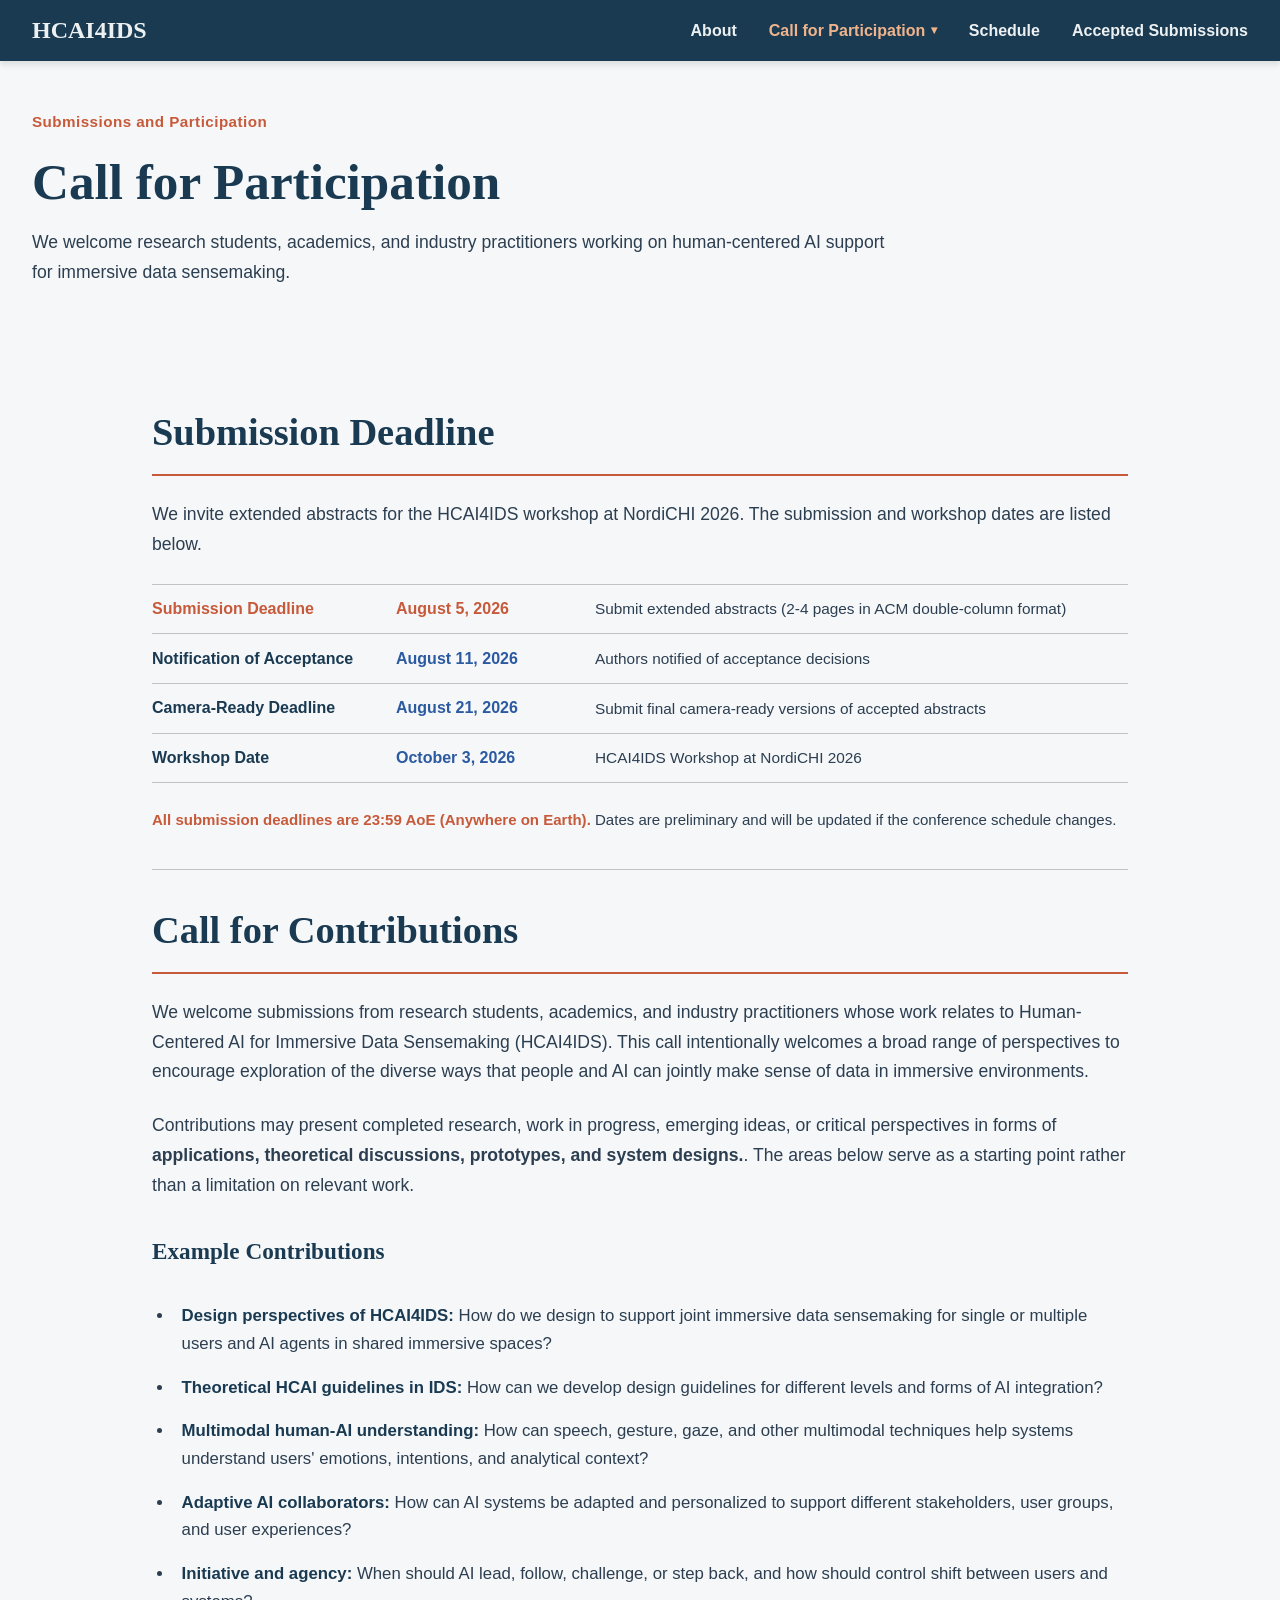
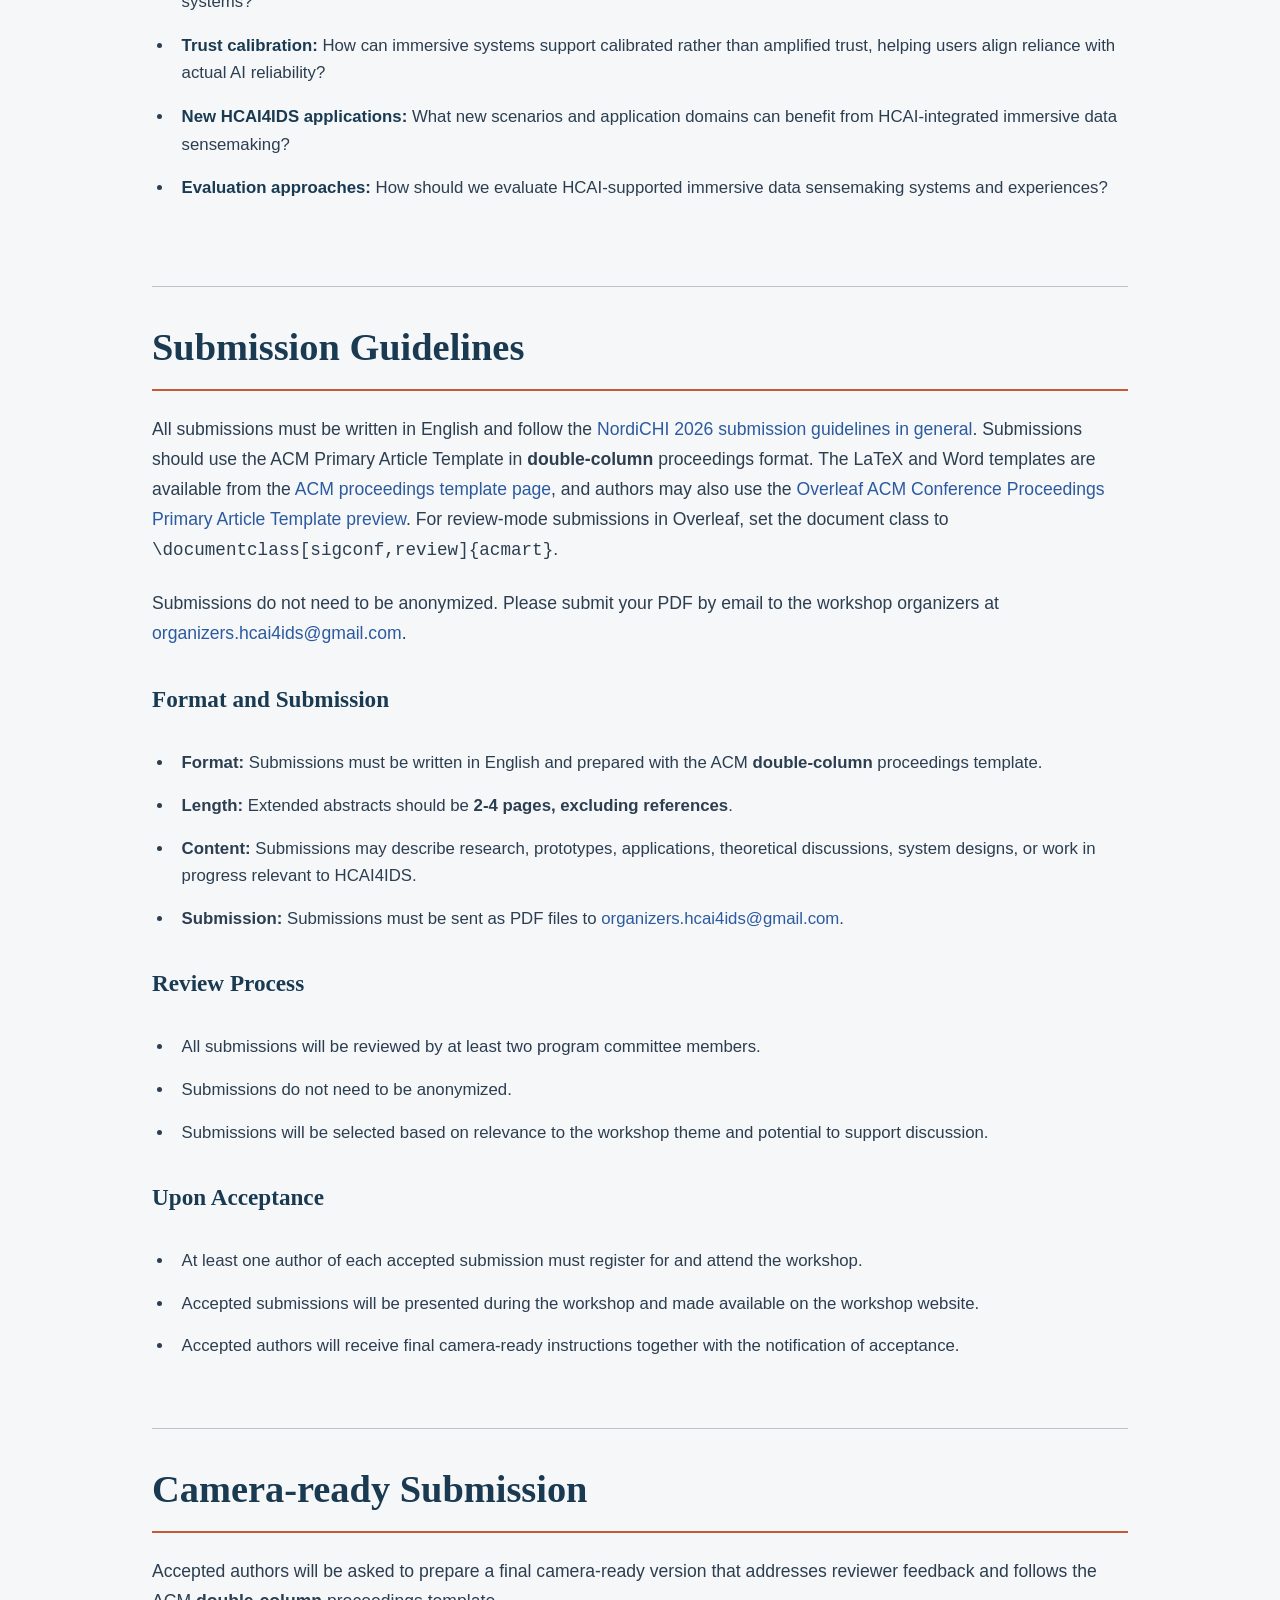
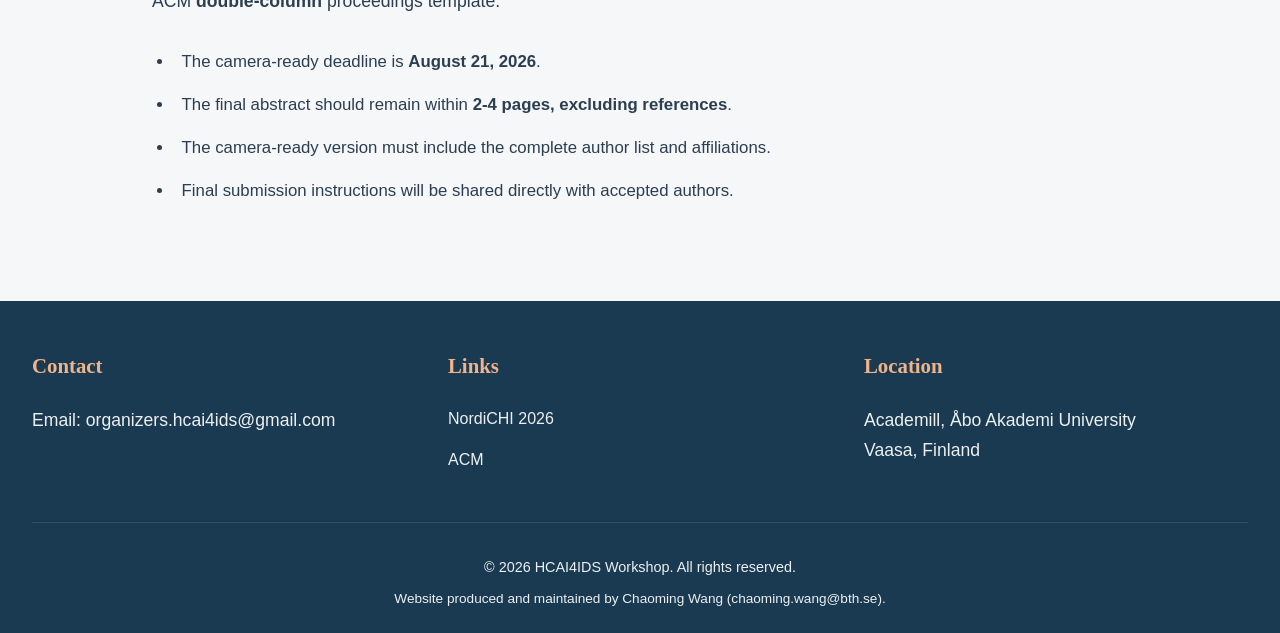
==== call-for-participation.html @ 0ce374a3 "modified:   call-for-participation.html 	new file:   data/program-committee.csv 	modified:   index.h" ====
<!DOCTYPE html>
<html lang="en">
<head>
    <meta charset="UTF-8">
    <meta name="viewport" content="width=device-width, initial-scale=1.0">
    <title>Call for Participation | HCAI4IDS Workshop</title>
    <meta name="description" content="Call for participation for the HCAI4IDS NordiCHI 2026 workshop">
    <link rel="stylesheet" href="styles/main.css?v=20260604-hero-revert">
</head>
<body>
    <!-- Navigation -->
    <nav class="navbar">
        <div class="container">
            <div class="nav-content">
                <div class="logo">
                    <h1><a href="index.html">HCAI4IDS</a></h1>
                </div>
                <ul class="nav-menu">
                    <li><a href="index.html">About</a></li>
                    <li class="nav-dropdown">
                        <button class="nav-dropdown-label active" type="button">Call for Participation <span aria-hidden="true">&#9662;</span></button>
                        <ul class="nav-submenu">
                            <li><a href="#submission-deadline">Submission Deadline</a></li>
                            <li><a href="#call-for-contributions">Call for Contributions</a></li>
                            <li><a href="#submission-guidelines">Submission Guidelines</a></li>
                            <li><a href="#camera-ready">Camera-ready Submission</a></li>
                        </ul>
                    </li>
                    <li><a href="schedule.html">Schedule</a></li>
                    <li><a href="publications.html">Accepted Submissions</a></li>
                </ul>
            </div>
        </div>
    </nav>

    <main>
        <section class="page-header">
            <div class="container">
                <p class="page-eyebrow">Submissions and Participation</p>
                <h1>Call for Participation</h1>
                <p>We welcome research students, academics, and industry practitioners working on human-centered AI support for immersive data sensemaking.</p>
            </div>
        </section>

        <section class="submission-page">
            <div class="container submission-content">
                <section class="submission-section" id="submission-deadline">
                    <h2>Submission Deadline</h2>
                    <p>We invite extended abstracts for the HCAI4IDS workshop at NordiCHI 2026. The submission and workshop dates are listed below.</p>
                    <div class="dates-list" id="dates-content">
                        <!-- Populated by load-content.js -->
                    </div>
                    <p class="deadline-note"><strong>All submission deadlines are 23:59 AoE (Anywhere on Earth).</strong> Dates are preliminary and will be updated if the conference schedule changes.</p>
                </section>

                <section class="submission-section" id="call-for-contributions">
                    <h2>Call for Contributions</h2>
                    <p class="intro-text">We welcome submissions from research students, academics, and industry practitioners whose work relates to Human-Centered AI for Immersive Data Sensemaking (HCAI4IDS). This call intentionally welcomes a broad range of perspectives to encourage exploration of the diverse ways that people and AI can jointly make sense of data in immersive environments.</p>
                    <p>Contributions may present completed research, work in progress, emerging ideas, or critical perspectives in forms of <strong>applications, theoretical discussions, prototypes, and system designs.</strong>. The areas below serve as a starting point rather than a limitation on relevant work. 
                    </p>

                    <!-- <p><strong>Example contribution forms:</strong> applications, theoretical discussions, prototypes, and system designs.</p> -->

                    <h3>Example Contributions</h3>
                    <ul class="contribution-focus-list">
                        <li><strong>Design perspectives of HCAI4IDS:</strong> How do we design to support joint immersive data sensemaking for single or multiple users and AI agents in shared immersive spaces?</li>
                        <li><strong>Theoretical HCAI guidelines in IDS:</strong> How can we develop design guidelines for different levels and forms of AI integration?</li>
                        <li><strong>Multimodal human-AI understanding:</strong> How can speech, gesture, gaze, and other multimodal techniques help systems understand users' emotions, intentions, and analytical context?</li>
                        <li><strong>Adaptive AI collaborators:</strong> How can AI systems be adapted and personalized to support different stakeholders, user groups, and user experiences?</li>
                        <li><strong>Initiative and agency:</strong> When should AI lead, follow, challenge, or step back, and how should control shift between users and systems?</li>
                        <li><strong>Trust calibration:</strong> How can immersive systems support calibrated rather than amplified trust, helping users align reliance with actual AI reliability?</li>
                        <li><strong>New HCAI4IDS applications:</strong> What new scenarios and application domains can benefit from HCAI-integrated immersive data sensemaking?</li>
                        <li><strong>Evaluation approaches:</strong> How should we evaluate HCAI-supported immersive data sensemaking systems and experiences?</li>
                    </ul>
                </section>

                <section class="submission-section" id="submission-guidelines">
                    <h2>Submission Guidelines</h2>
                    <p>All submissions must be written in English and follow the <a href="https://sites.uwasa.fi/nordichi2026/nordichi-2026/submit/submission-guidelines/">NordiCHI 2026 submission guidelines in general</a>. Submissions should use the ACM Primary Article Template in <strong>double-column</strong> proceedings format. The LaTeX and Word templates are available from the <a href="https://www.acm.org/publications/proceedings-template">ACM proceedings template page</a>, and authors may also use the <a href="https://www.overleaf.com/latex/templates/acm-conference-proceedings-primary-article-template/wbvnghjbzwpc">Overleaf ACM Conference Proceedings Primary Article Template preview</a>. For review-mode submissions in Overleaf, set the document class to <code>\documentclass[sigconf,review]{acmart}</code>.</p>
                    <p>Submissions do not need to be anonymized. Please submit your PDF by email to the workshop organizers at <a href="mailto:organizers.hcai4ids@gmail.com">organizers.hcai4ids@gmail.com</a>.</p>

                    <h3>Format and Submission</h3>
                    <ul class="plain-info-list">
                        <li><strong>Format:</strong> Submissions must be written in English and prepared with the ACM <strong>double-column</strong> proceedings template.</li>
                        <li><strong>Length:</strong> Extended abstracts should be <strong>2-4 pages, excluding references</strong>.</li>
                        <li><strong>Content:</strong> Submissions may describe research, prototypes, applications, theoretical discussions, system designs, or work in progress relevant to HCAI4IDS.</li>
                        <li><strong>Submission:</strong> Submissions must be sent as PDF files to <a href="mailto:organizers.hcai4ids@gmail.com">organizers.hcai4ids@gmail.com</a>.</li>
                    </ul>

                    <h3>Review Process</h3>
                    <ul class="plain-info-list">
                        <li>All submissions will be reviewed by at least two program committee members.</li>
                        <li>Submissions do not need to be anonymized.</li>
                        <li>Submissions will be selected based on relevance to the workshop theme and potential to support discussion.</li>
                    </ul>

                    <h3>Upon Acceptance</h3>
                    <ul class="plain-info-list">
                        <li>At least one author of each accepted submission must register for and attend the workshop.</li>
                        <li>Accepted submissions will be presented during the workshop and made available on the workshop website.</li>
                        <li>Accepted authors will receive final camera-ready instructions together with the notification of acceptance.</li>
                    </ul>

                </section>

                <section class="submission-section" id="camera-ready">
                    <h2>Camera-ready Submission</h2>
                    <p>Accepted authors will be asked to prepare a final camera-ready version that addresses reviewer feedback and follows the ACM <strong>double-column</strong> proceedings template.</p>
                    <ul class="plain-info-list">
                        <li>The camera-ready deadline is <strong>August 21, 2026</strong>.</li>
                        <li>The final abstract should remain within <strong>2-4 pages, excluding references</strong>.</li>
                        <li>The camera-ready version must include the complete author list and affiliations.</li>
                        <li>Final submission instructions will be shared directly with accepted authors.</li>
                    </ul>
                </section>
            </div>
        </section>
    </main>

    <!-- Footer -->
    <footer class="footer">
        <div class="container">
            <div class="footer-content">
                <div class="footer-section">
                    <h4>Contact</h4>
                    <p>Email: <a href="mailto:organizers.hcai4ids@gmail.com">organizers.hcai4ids@gmail.com</a></p>
                </div>
                <div class="footer-section">
                    <h4>Links</h4>
                    <ul>
                        <li><a href="https://sites.uwasa.fi/nordichi2026/">NordiCHI 2026</a></li>
                        <li><a href="https://www.acm.org">ACM</a></li>
                    </ul>
                </div>
                <div class="footer-section">
                    <h4>Location</h4>
                    <p>Academill, &Aring;bo Akademi University<br>Vaasa, Finland</p>
                </div>
            </div>
            <p class="copyright">&copy; 2026 HCAI4IDS Workshop. All rights reserved.</p>
            <p class="footer-maintainer">Website produced and maintained by Chaoming Wang (<a href="mailto:chaoming.wang@bth.se">chaoming.wang@bth.se</a>).</p>
        </div>
    </footer>

    <script src="scripts/load-content.js?v=20260604-layout-refine"></script>
</body>
</html>
---- styles/main.css ----
/* ===========================
   HCAI4IDS Workshop Website
   Main Stylesheet
   =========================== */

:root {
    /* Colors - Professional & Elegant Palette */
    --primary: #1a3a52;        /* Deep academic blue */
    --primary-dark: #102838;   /* Darker blue */
    --secondary: #2c5aa0;      /* Link and emphasis blue */
    --accent: #c75a3a;         /* Restrained warm accent */
    --accent-light: #f0b48c;   /* Soft accent for dark backgrounds */
    --accent-bright: #c75a3a;  /* Keep consistent */
    --success: #27ae60;        /* Teal green */
    --success-light: #58d68d;  /* Light green */
    --text-dark: #2c3e50;      /* Slate text */
    --text-light: #ecf0f1;     /* Off-white */
    --bg-light: #f5f7f9;       /* Soft gray-blue */
    --bg-light-2: #ecf0f1;     /* Light neutral */
    --bg-white: #ffffff;       /* White */
    --border: #bdc3c7;         /* Neutral gray */
    --warning: #d4534f;        /* Warm rust warning */

    /* Typography */
    --font-primary: 'Segoe UI', Tahoma, Geneva, Verdana, sans-serif;
    --font-heading: 'Georgia', 'Times New Roman', serif;
    --font-mono: 'Courier New', monospace;

    /* Spacing */
    --spacing-xs: 0.5rem;
    --spacing-sm: 1rem;
    --spacing-md: 1.5rem;
    --spacing-lg: 2rem;
    --spacing-xl: 3rem;
    --spacing-2xl: 4rem;

    /* Shadows */
    --shadow-sm: 0 1px 3px rgba(0, 0, 0, 0.1);
    --shadow-md: 0 4px 6px rgba(0, 0, 0, 0.1);
    --shadow-lg: 0 10px 20px rgba(0, 0, 0, 0.1);
}

* {
    margin: 0;
    padding: 0;
    box-sizing: border-box;
}

body {
    font-family: var(--font-primary);
    color: var(--text-dark);
    background-color: var(--bg-white);
    line-height: 1.6;
}

/* Container */
.container {
    max-width: 1400px;
    margin: 0 auto;
    padding: 0 var(--spacing-lg);
}

/* Typography */
h1, h2, h3, h4, h5, h6 {
    font-family: var(--font-heading);
    font-weight: 700;
    margin-bottom: var(--spacing-md);
    color: var(--primary);
}

h1 {
    font-size: 3.2rem;
    line-height: 1.2;
}

h2 {
    font-size: 2.4rem;
    line-height: 1.3;
    margin-bottom: var(--spacing-lg);
    border-bottom: 4px solid var(--accent);
    padding-bottom: var(--spacing-md);
}

h3 {
    font-size: 1.8rem;
    margin-bottom: var(--spacing-md);
}

h4 {
    font-size: 1.3rem;
    margin-bottom: var(--spacing-sm);
}

p {
    margin-bottom: var(--spacing-md);
    color: var(--text-dark);
    font-size: 1.1rem;
    line-height: 1.7;
}

a {
    color: var(--secondary);
    text-decoration: none;
    transition: color 0.3s ease;
}

a:hover {
    color: var(--accent);
    text-decoration: underline;
}

/* ===========================
   Navigation
   =========================== */

.navbar {
    background-color: var(--primary);
    padding: var(--spacing-sm) 0;
    position: sticky;
    top: 0;
    z-index: 100;
    box-shadow: var(--shadow-md);
}

.nav-content {
    display: flex;
    justify-content: space-between;
    align-items: center;
}

.logo h1 {
    font-size: 1.5rem;
    color: var(--text-light);
    margin: 0;
    border: none;
    padding: 0;
}

.logo h1 a {
    color: var(--text-light);
}

.logo h1 a:hover {
    color: var(--text-light);
    text-decoration: none;
}

.nav-menu {
    display: flex;
    list-style: none;
    gap: var(--spacing-lg);
    align-items: center;
}

.nav-menu a {
    color: var(--text-light);
    font-weight: 600;
    transition: color 0.3s ease;
}

.nav-menu a:hover {
    color: var(--accent);
    text-decoration: none;
}

.nav-menu a.active {
    color: var(--accent-light);
}

.nav-dropdown {
    position: relative;
}

.nav-dropdown-label {
    display: flex;
    align-items: center;
    gap: 0.35rem;
    padding: 0;
    border: 0;
    background: transparent;
    color: var(--text-light);
    font: inherit;
    font-weight: 600;
    cursor: pointer;
}

.nav-dropdown-label:hover,
.nav-dropdown-label:focus-visible {
    color: var(--accent);
    outline: none;
}

.nav-dropdown-label.active {
    color: var(--accent-light);
}

.nav-dropdown-label span {
    font-size: 0.75rem;
    transition: transform 0.2s ease;
}

.nav-submenu {
    position: absolute;
    top: calc(100% + var(--spacing-sm));
    left: 0;
    z-index: 120;
    display: none;
    min-width: 255px;
    padding: var(--spacing-xs) 0;
    list-style: none;
    background-color: #173247;
    border-radius: 4px;
    box-shadow: var(--shadow-lg);
}

.nav-submenu::before {
    content: "";
    position: absolute;
    top: calc(-1 * var(--spacing-sm));
    left: 0;
    width: 100%;
    height: var(--spacing-sm);
}

.nav-submenu li {
    margin: 0;
}

.nav-submenu a {
    display: block;
    padding: 0.8rem var(--spacing-md);
    color: var(--text-light);
    font-weight: 500;
    white-space: nowrap;
}

.nav-submenu a:hover,
.nav-submenu a:focus-visible {
    color: var(--text-light);
    background-color: rgba(255, 255, 255, 0.1);
    text-decoration: none;
}

.nav-dropdown:hover .nav-submenu,
.nav-dropdown:focus-within .nav-submenu {
    display: block;
}

.nav-dropdown:hover .nav-dropdown-label span,
.nav-dropdown:focus-within .nav-dropdown-label span {
    transform: rotate(180deg);
}

/* ===========================
   Hero Section
   =========================== */

.hero {
    background:
        linear-gradient(90deg, rgba(16, 40, 56, 0.86) 0%, rgba(16, 40, 56, 0.48) 52%, rgba(16, 40, 56, 0.26) 100%),
        linear-gradient(180deg, rgba(16, 40, 56, 0.08) 0%, rgba(16, 40, 56, 0.58) 100%),
        url("../images/hero-human-ai-xr.png") center right / cover no-repeat,
        var(--primary-dark);
    color: var(--text-light);
    padding: calc(var(--spacing-2xl) * 1.35) 0;
    text-align: center;
    min-height: 440px;
    display: flex;
    align-items: center;
}

.hero-content {
    max-width: 980px;
    margin: 0 auto;
    padding: var(--spacing-xl);
    background: rgba(16, 40, 56, 0.50);
    border-radius: 8px;
    box-shadow: 0 24px 60px rgba(0, 0, 0, 0.28);
}

.hero-content h1 {
    color: var(--text-light);
    margin-bottom: var(--spacing-md);
    font-size: 2.8rem;
    text-shadow: 0 3px 18px rgba(0, 0, 0, 0.45);
}

.tagline {
    font-size: 1.3rem;
    margin-bottom: var(--spacing-lg);
    color: var(--accent-light);
    text-shadow: 0 2px 12px rgba(0, 0, 0, 0.45);
}

.event-details {
    font-size: 1.1rem;
    font-weight: 600;
    color: var(--text-light);
    text-shadow: 0 2px 12px rgba(0, 0, 0, 0.45);
}

/* ===========================
   Sections
   =========================== */

section {
    padding: var(--spacing-2xl) 0;
}

section:nth-child(even) {
    background-color: var(--bg-light);
}

.page-header {
    background-color: var(--bg-light);
    padding: var(--spacing-xl) 0;
}

.page-header h1 {
    margin-bottom: var(--spacing-sm);
}

.page-header p {
    max-width: 860px;
}

.page-eyebrow {
    color: var(--accent);
    font-size: 0.95rem;
    font-weight: 700;
    letter-spacing: 0.03em;
    margin-bottom: var(--spacing-sm);
}

.page-header + section {
    padding-top: var(--spacing-xl);
}

.page-header-compact {
    padding: var(--spacing-lg) 0;
}

.page-header-compact + .schedule {
    padding-top: var(--spacing-lg);
}

.page-header-compact h1 {
    margin-bottom: var(--spacing-xs);
}

.preliminary-program {
    margin: 0;
    color: var(--text-dark);
    font-size: 1rem;
}

/* About Section */
.about-content {
    max-width: 1080px;
}

.about-lede {
    max-width: 1040px;
    font-size: 1.16rem;
}

.about-grid {
    display: grid;
    grid-template-columns: repeat(2, minmax(0, 1fr));
    gap: var(--spacing-lg);
    margin: var(--spacing-lg) 0 var(--spacing-xl);
}

.about-panel {
    background-color: var(--bg-white);
    border-left: 4px solid var(--secondary);
    border-radius: 8px;
    box-shadow: var(--shadow-sm);
    padding: var(--spacing-lg);
}

.about-panel h3 {
    color: var(--secondary);
    font-size: 1.5rem;
}

.about-panel p:last-child {
    margin-bottom: 0;
}

.question-list {
    margin: var(--spacing-lg) 0 var(--spacing-xl);
    padding-left: var(--spacing-lg);
}

.question-list li {
    margin-bottom: var(--spacing-sm);
    padding-left: var(--spacing-xs);
    font-size: 1.05rem;
}

.section-subtitle {
    margin-top: var(--spacing-2xl);
    padding-top: var(--spacing-md);
    border-top: 1px solid var(--border);
}

.program-committee {
    max-width: 1080px;
}

.program-committee p {
    margin-bottom: 0;
}

.program-committee-list {
    margin: var(--spacing-md) 0 0;
    padding-left: 1.25rem;
}

.program-committee-list:empty {
    display: none;
}

.program-committee-list li {
    margin-bottom: var(--spacing-xs);
    font-size: 1.05rem;
    line-height: 1.55;
}

.workshop-parts {
    list-style: none;
    margin: var(--spacing-lg) 0 var(--spacing-xl);
}

.workshop-parts li {
    padding: 0.85rem var(--spacing-md);
    margin-bottom: 0.75rem;
    background-color: var(--bg-light);
    border-left: 4px solid var(--accent);
    border-radius: 4px;
}

.focus-list {
    margin: var(--spacing-lg) 0 var(--spacing-xl);
    padding-left: 1.25rem;
}

.focus-list li {
    margin-bottom: 0.85rem;
    font-size: 1.05rem;
    line-height: 1.65;
}

.outcomes-note {
    margin-top: var(--spacing-xl);
    padding: var(--spacing-md) var(--spacing-lg);
    background-color: var(--bg-light);
    border-left: 4px solid var(--secondary);
    border-radius: 4px;
    font-size: 1.02rem;
}

/* Tables */
table {
    width: 100%;
    border-collapse: collapse;
    margin: var(--spacing-lg) 0;
    box-shadow: var(--shadow-sm);
    background-color: var(--bg-white);
}

thead {
    background-color: var(--primary);
    color: var(--text-light);
}

th {
    padding: var(--spacing-md);
    text-align: left;
    font-weight: 700;
}

td {
    padding: var(--spacing-md);
    border-bottom: 1px solid var(--border);
}

tbody tr:hover {
    background-color: var(--bg-light);
}

/* Dates and Schedule Sections */
.schedule-timeline {
    display: grid;
    gap: var(--spacing-md);
    margin-top: 0;
}

.schedule-block {
    display: grid;
    grid-template-columns: 170px 1fr;
    gap: var(--spacing-lg);
    align-items: stretch;
    background-color: var(--bg-white);
    border-radius: 8px;
    box-shadow: var(--shadow-sm);
    border: 1px solid rgba(189, 195, 199, 0.6);
    border-left: 8px solid var(--secondary);
    overflow: hidden;
}

.schedule-time {
    display: flex;
    align-items: center;
    justify-content: center;
    padding: var(--spacing-md);
    color: var(--primary-dark);
    background-color: rgba(44, 90, 160, 0.08);
    font-weight: 800;
    font-size: 1.05rem;
}

.schedule-details {
    padding: var(--spacing-md) var(--spacing-lg);
}

.schedule-details h3 {
    margin-bottom: var(--spacing-xs);
    font-size: 1.35rem;
    color: var(--primary);
}

.schedule-details p {
    margin-bottom: 0;
    font-size: 1rem;
}

.schedule-organizer {
    border-left-color: var(--secondary);
}

.schedule-organizer .schedule-time {
    background-color: rgba(44, 90, 160, 0.12);
}

.schedule-presentation {
    border-left-color: var(--accent);
}

.schedule-presentation .schedule-time {
    background-color: rgba(199, 90, 58, 0.12);
}

.schedule-break {
    border-left-color: #8aa6a3;
}

.schedule-break .schedule-time {
    background-color: rgba(138, 166, 163, 0.16);
}

.schedule-group-work {
    border-left-color: var(--accent);
}

.schedule-group-work .schedule-time {
    background-color: rgba(199, 90, 58, 0.12);
}

.schedule-outcomes {
    border-left-color: var(--accent);
}

.schedule-outcomes .schedule-time {
    background-color: rgba(199, 90, 58, 0.12);
}

.note,
.workshop-note {
    font-size: 0.9rem;
    color: var(--text-dark);
    font-style: italic;
    margin-top: var(--spacing-md);
}

/* Topics Section */
.intro-text {
    font-size: 1.1rem;
    margin-bottom: var(--spacing-xl);
    color: var(--text-dark);
}

.topics-grid {
    display: grid;
    grid-template-columns: repeat(auto-fit, minmax(280px, 1fr));
    gap: var(--spacing-lg);
    margin-top: var(--spacing-lg);
}

.topic-card {
    background-color: var(--bg-white);
    border-radius: 8px;
    padding: var(--spacing-lg);
    box-shadow: var(--shadow-md);
    border-top: 4px solid var(--accent);
    transition: transform 0.3s ease, box-shadow 0.3s ease;
}

.topic-card:hover {
    transform: translateY(-5px);
    box-shadow: var(--shadow-lg);
}

.topic-card h4 {
    color: var(--secondary);
    font-size: 1.2rem;
    margin-bottom: var(--spacing-md);
}

.topic-card p {
    font-size: 0.95rem;
    line-height: 1.6;
}

/* Call for Participation Section */
.submission-content {
    max-width: 1040px;
}

.submission-section {
    scroll-margin-top: 90px;
    padding: 2.25rem 0;
    background: none !important;
    border-bottom: 1px solid var(--border);
}

.submission-section:first-child {
    padding-top: 0;
}

.submission-section:last-child {
    padding-bottom: 0;
    border-bottom: 0;
}

.submission-section h2 {
    margin-bottom: var(--spacing-md);
    border-bottom-width: 2px;
    padding-bottom: var(--spacing-sm);
}

.submission-section h3 {
    margin-top: var(--spacing-lg);
    font-size: 1.45rem;
}

#call-for-contributions .intro-text {
    margin-bottom: var(--spacing-md);
}

.dates-list,
.guidelines-list {
    margin: var(--spacing-md) 0;
    border-top: 1px solid var(--border);
}

.date-row {
    display: grid;
    grid-template-columns: 220px 175px minmax(280px, 1fr);
    gap: var(--spacing-md);
    align-items: center;
    padding: 0.72rem 0;
    border-bottom: 1px solid var(--border);
}

.date-label,
.guideline-label {
    color: var(--primary);
    font-weight: 700;
}

.date-value {
    color: var(--secondary);
    font-weight: 800;
}

.date-row-primary .date-label,
.date-row-primary .date-value {
    color: var(--accent);
}

.date-description {
    font-size: 0.96rem;
    line-height: 1.5;
}

.guideline-row {
    display: grid;
    grid-template-columns: 190px minmax(300px, 1fr);
    gap: var(--spacing-md);
    align-items: baseline;
    padding: 0.68rem 0;
    border-bottom: 1px solid var(--border);
}

.guideline-detail {
    font-size: 0.98rem;
    line-height: 1.5;
}

.deadline-note {
    margin: var(--spacing-sm) 0 0;
    color: var(--text-dark);
    font-size: 0.94rem;
}

.deadline-note strong {
    color: var(--accent);
}

.contribution-focus-list {
    max-width: 1080px;
    margin: var(--spacing-lg) 0;
    padding-left: 1.35rem;
}

.contribution-focus-list li {
    padding: 0 0 var(--spacing-sm) var(--spacing-xs);
    font-size: 1.05rem;
    line-height: 1.65;
}

.contribution-focus-list strong {
    color: var(--primary);
}

.plain-info-list {
    margin: var(--spacing-lg) 0;
    padding-left: 1.35rem;
}

.plain-info-list li {
    margin-bottom: var(--spacing-sm);
    padding-left: var(--spacing-xs);
    font-size: 1.05rem;
}

/* Call-to-Action Buttons */
.cta-buttons {
    display: flex;
    flex-wrap: wrap;
    gap: var(--spacing-md);
    margin: var(--spacing-lg) 0;
}

.btn {
    display: inline-block;
    padding: var(--spacing-sm) var(--spacing-lg);
    border-radius: 4px;
    font-weight: 600;
    text-align: center;
    transition: all 0.3s ease;
    text-decoration: none;
    cursor: pointer;
    border: 2px solid transparent;
}

.btn-primary {
    background-color: var(--secondary);
    color: var(--text-light);
    font-size: 1.05rem;
    padding: var(--spacing-md) var(--spacing-xl);
}

.btn-primary:hover {
    background-color: var(--accent);
    transform: translateY(-2px);
    box-shadow: var(--shadow-md);
    text-decoration: none;
}

.btn-secondary {
    background-color: transparent;
    color: var(--secondary);
    border: 2px solid var(--secondary);
}

.btn-secondary:hover {
    background-color: var(--secondary);
    color: var(--text-light);
    text-decoration: none;
}

.btn-disabled {
    cursor: default;
    opacity: 0.68;
}

.btn-disabled:hover {
    background-color: var(--secondary);
    transform: none;
    box-shadow: none;
}

/* Outcomes Section */
.outcomes-content {
    display: grid;
    grid-template-columns: repeat(auto-fit, minmax(300px, 1fr));
    gap: var(--spacing-lg);
    margin-top: var(--spacing-lg);
}

.outcome-item {
    background-color: var(--bg-white);
    padding: var(--spacing-lg);
    border-radius: 8px;
    box-shadow: var(--shadow-sm);
    border-left: 4px solid var(--secondary);
}

.outcome-item h4 {
    color: var(--secondary);
}

/* Accepted Submissions Section */
.accepted-submissions {
    min-height: 300px;
}

.accepted-status {
    max-width: 900px;
    margin: 0;
    padding: var(--spacing-md) 0;
    border-top: 2px solid var(--secondary);
    border-bottom: 1px solid var(--border);
}

.accepted-status strong {
    color: var(--primary);
}

/* Organizers Section */
.organizers-grid {
    display: grid;
    grid-template-columns: repeat(6, minmax(0, 1fr));
    gap: var(--spacing-md);
    margin-top: var(--spacing-lg);
    max-width: 1280px;
}

.organizer-card {
    background-color: var(--bg-white);
    border-radius: 8px;
    padding: var(--spacing-md);
    box-shadow: var(--shadow-md);
    text-align: left;
    transition: transform 0.3s ease;
    border-top: 3px solid var(--secondary);
    display: flex;
    flex-direction: column;
    gap: var(--spacing-sm);
    grid-column: span 2;
    min-height: 100%;
}

.organizer-card:nth-last-child(2):nth-child(4) {
    grid-column: 2 / span 2;
}

.organizer-card:hover {
    transform: translateY(-3px);
    box-shadow: var(--shadow-lg);
}

.organizer-header {
    display: grid;
    grid-template-columns: 68px 1fr;
    gap: var(--spacing-sm);
    align-items: center;
    min-height: 78px;
}

.organizer-image {
    width: 68px;
    height: 68px;
    border-radius: 50%;
    background-color: var(--bg-light-2);
    border: 1px solid rgba(44, 90, 160, 0.16);
    margin: 0;
    display: flex;
    align-items: center;
    justify-content: center;
    color: var(--primary);
    font-size: 1.2rem;
    font-weight: 700;
    overflow: hidden;
}

.organizer-image img {
    width: 100%;
    height: 100%;
    object-fit: cover;
}

.organizer-name {
    font-size: 1.12rem;
    font-weight: 700;
    color: var(--primary);
    margin-bottom: 0.25rem;
}

.organizer-affiliation {
    color: var(--secondary);
    font-weight: 600;
    margin-bottom: 0.2rem;
}

.organizer-bio {
    font-size: 0.9rem;
    line-height: 1.52;
    margin-bottom: 0;
}

.organizer-email {
    font-size: 0.9rem;
    color: var(--secondary);
    overflow-wrap: anywhere;
}

/* ===========================
   Footer
   =========================== */

.footer {
    background-color: var(--primary);
    color: var(--text-light);
    padding: var(--spacing-xl) 0 var(--spacing-md);
}

.footer-content {
    display: grid;
    grid-template-columns: repeat(auto-fit, minmax(200px, 1fr));
    gap: var(--spacing-lg);
    margin-bottom: var(--spacing-lg);
}

.footer-section h4 {
    color: var(--accent-light);
    margin-bottom: var(--spacing-md);
}

.footer p,
.footer .copyright {
    color: var(--text-light);
}

.footer-section ul {
    list-style: none;
}

.footer-section li {
    margin-bottom: var(--spacing-sm);
}

.footer-section a {
    color: var(--text-light);
}

.footer-section a:hover {
    color: var(--accent);
}

.copyright {
    text-align: center;
    padding-top: var(--spacing-lg);
    border-top: 1px solid rgba(255, 255, 255, 0.1);
    font-size: 0.9rem;
    margin: 0;
}

.footer-maintainer {
    text-align: center;
    font-size: 0.85rem;
    margin: var(--spacing-xs) 0 0;
}

.footer-maintainer a {
    color: var(--text-light);
}

.footer-maintainer a:hover {
    color: var(--accent);
}

/* ===========================
   Responsive Design
   =========================== */

@media (max-width: 1100px) {
    .organizers-grid {
        grid-template-columns: repeat(2, minmax(0, 1fr));
        max-width: 900px;
    }

    .organizer-card,
    .organizer-card:nth-last-child(2):nth-child(4) {
        grid-column: auto;
    }
}

@media (max-width: 768px) {
    .nav-menu {
        flex-wrap: wrap;
        justify-content: center;
        gap: var(--spacing-sm);
    }

    .nav-content {
        flex-direction: column;
        gap: var(--spacing-sm);
    }

    .nav-dropdown {
        text-align: center;
    }

    .nav-submenu {
        position: static;
        display: none;
        min-width: min(300px, calc(100vw - 2rem));
        margin-top: var(--spacing-sm);
        text-align: left;
    }

    .nav-dropdown:focus-within .nav-submenu,
    .nav-dropdown:hover .nav-submenu {
        display: block;
    }

    h1 {
        font-size: 1.8rem;
    }

    h2 {
        font-size: 1.5rem;
    }

    .hero-content h1 {
        font-size: 1.8rem;
    }

    .hero-content {
        padding: var(--spacing-lg);
    }

    .tagline {
        font-size: 1.1rem;
    }

    section {
        padding: var(--spacing-xl) 0;
    }

    .topics-grid,
    .about-grid,
    .outcomes-content,
    .organizers-grid {
        grid-template-columns: 1fr;
    }

    .organizer-card,
    .organizer-card:nth-last-child(2):nth-child(4) {
        grid-column: auto;
    }

    .cta-buttons {
        flex-direction: column;
    }

    .btn {
        width: 100%;
    }

    table {
        font-size: 0.9rem;
    }

    th, td {
        padding: var(--spacing-sm);
    }

    .date-row,
    .guideline-row {
        grid-template-columns: 1fr;
        gap: 0.3rem;
    }

    .schedule-block {
        grid-template-columns: 1fr;
    }

    .schedule-time {
        justify-content: flex-start;
    }
}

@media (max-width: 480px) {
    .container {
        padding: 0 var(--spacing-sm);
    }

    h1 {
        font-size: 1.5rem;
    }

    h2 {
        font-size: 1.2rem;
    }

    .hero {
        padding: var(--spacing-xl) 0;
        min-height: 360px;
    }

    section {
        padding: var(--spacing-lg) 0;
    }
}

/* ===========================
   Utility Classes
   =========================== */

.text-center {
    text-align: center;
}

.mt-md {
    margin-top: var(--spacing-md);
}

.mb-md {
    margin-bottom: var(--spacing-md);
}

.mt-lg {
    margin-top: var(--spacing-lg);
}

.mb-lg {
    margin-bottom: var(--spacing-lg);
}
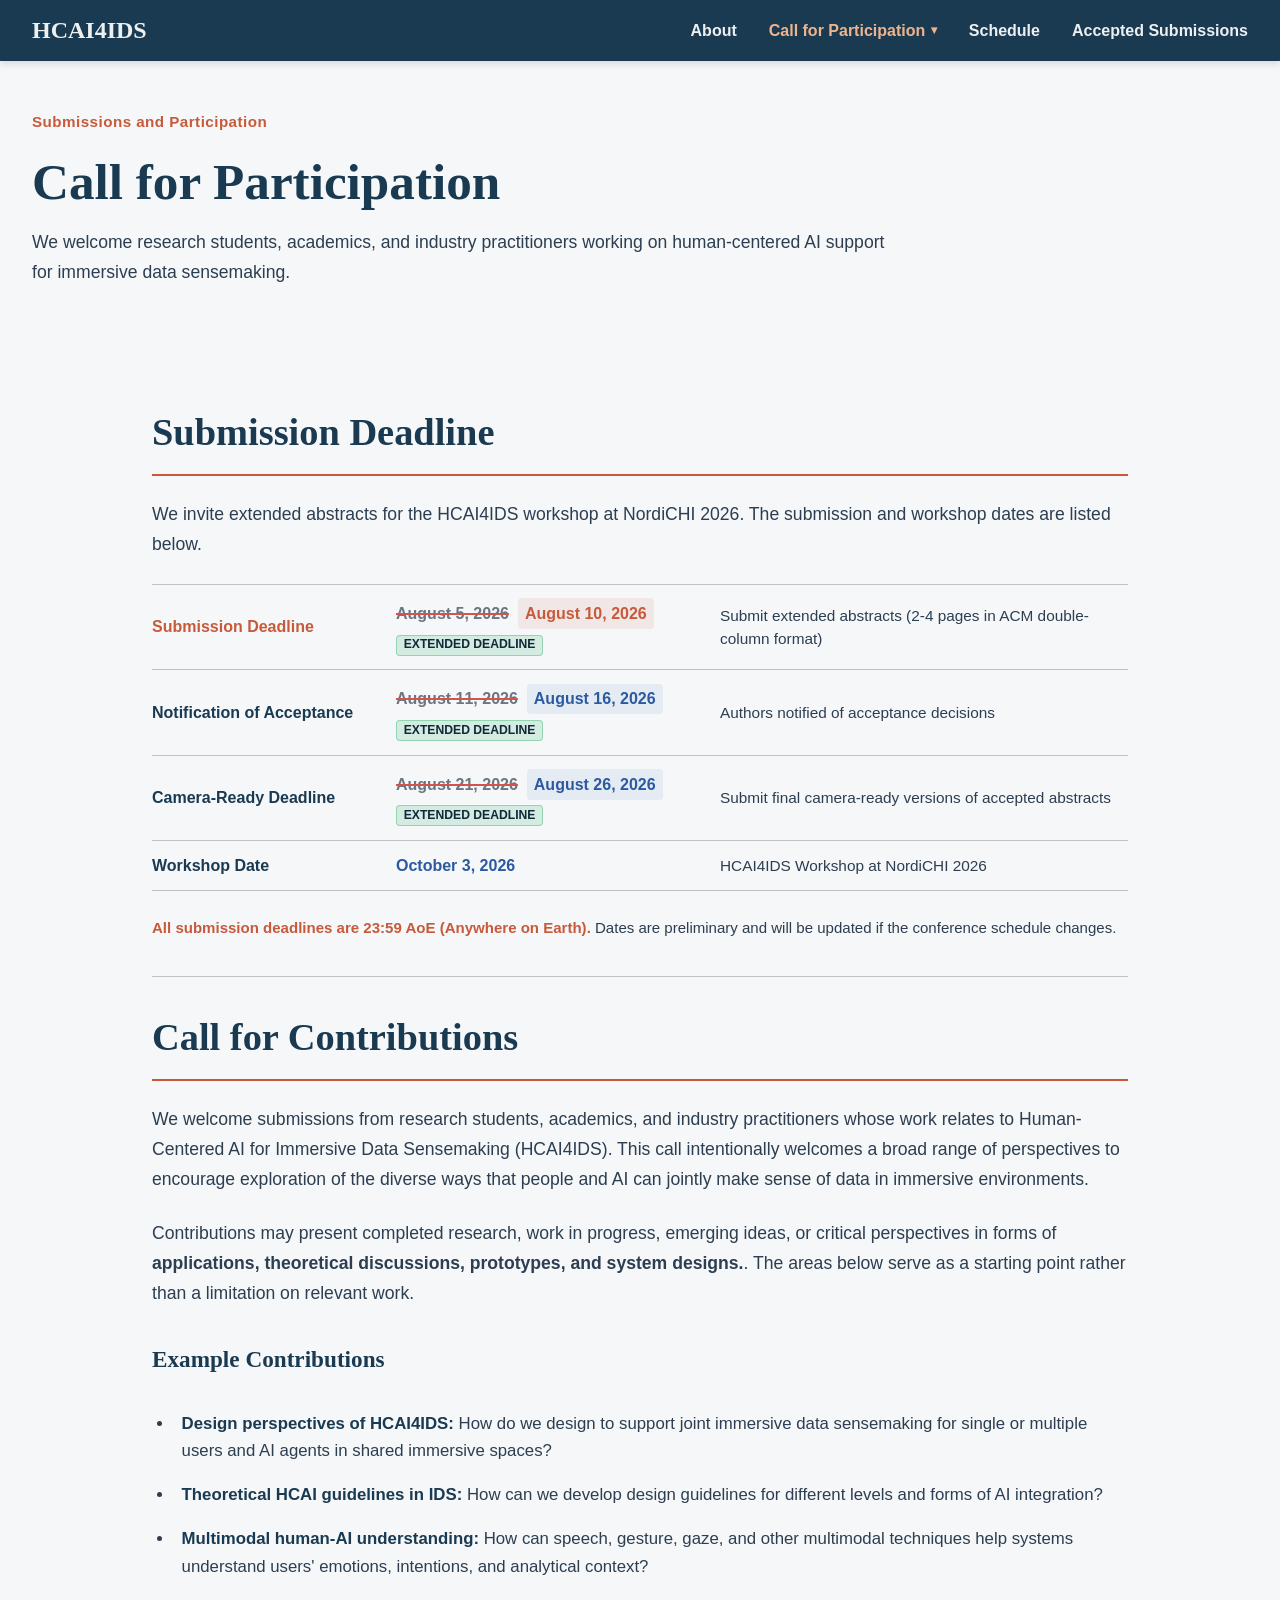
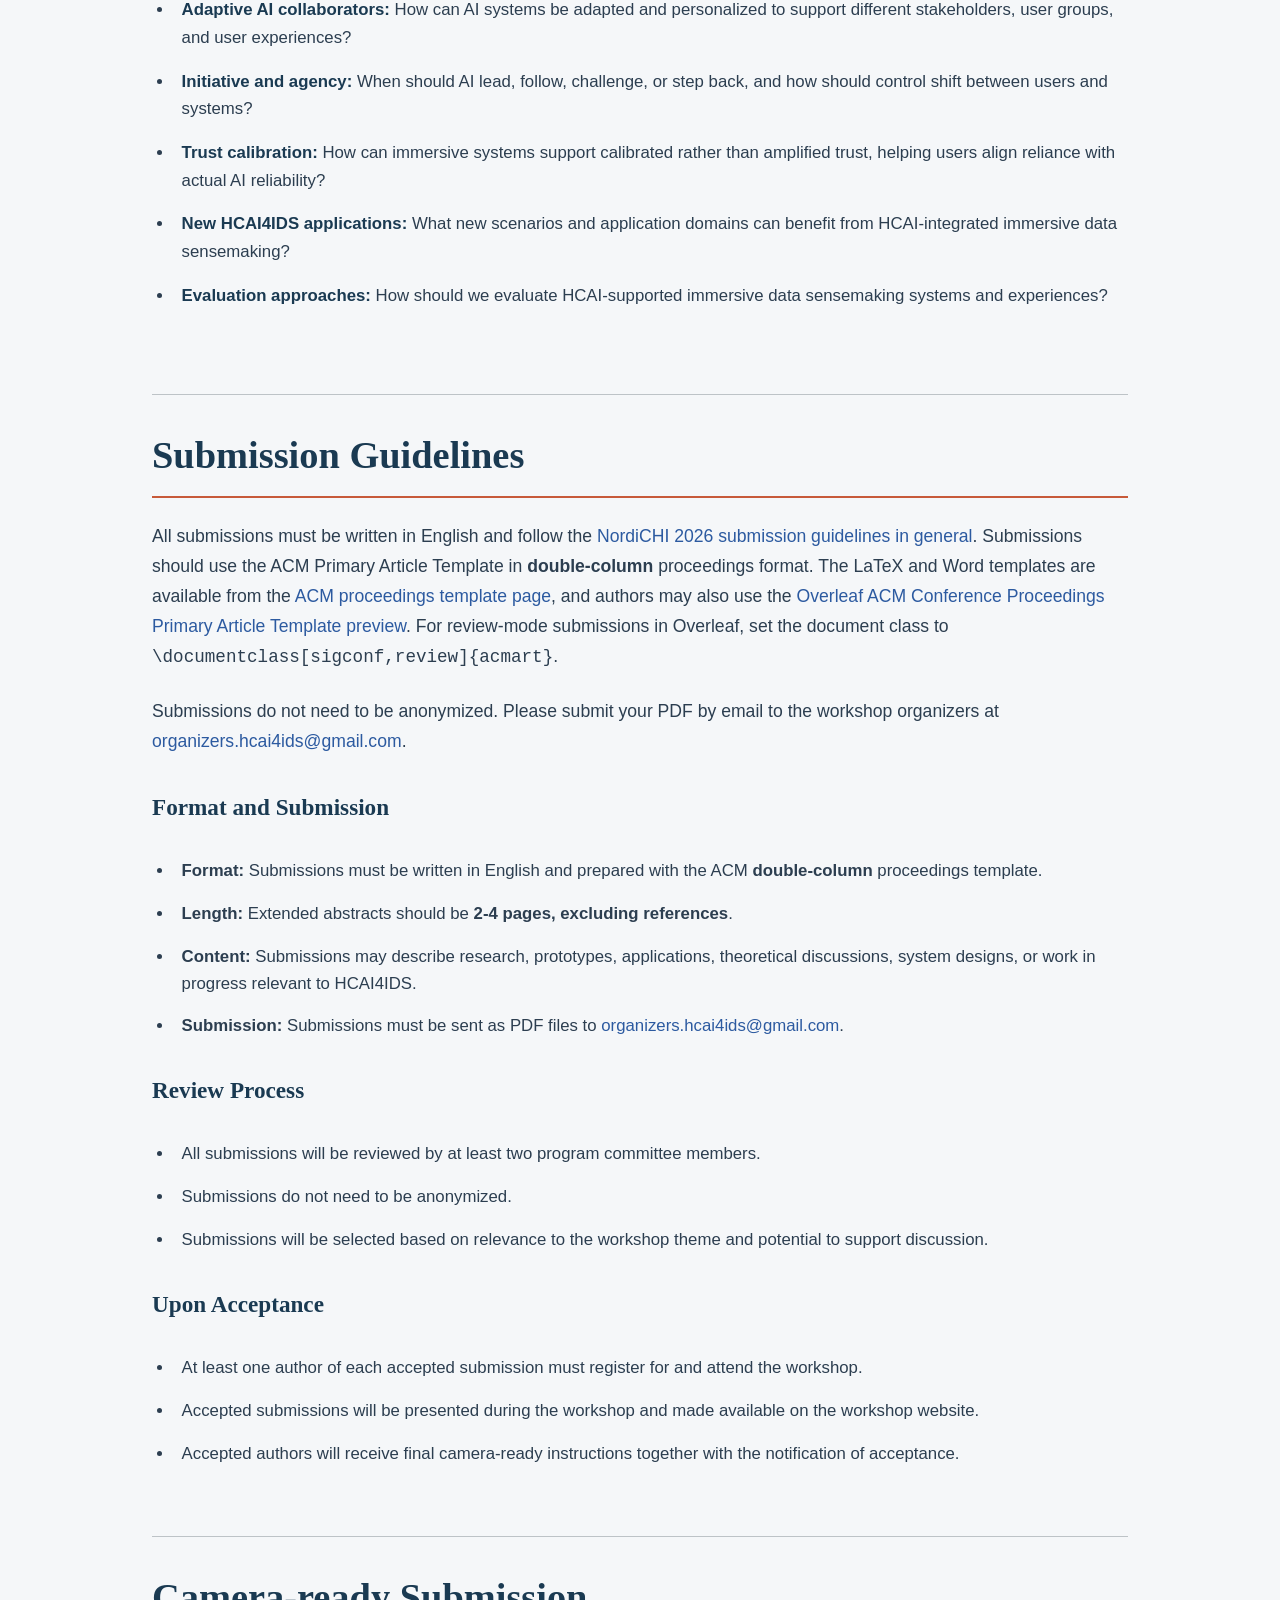
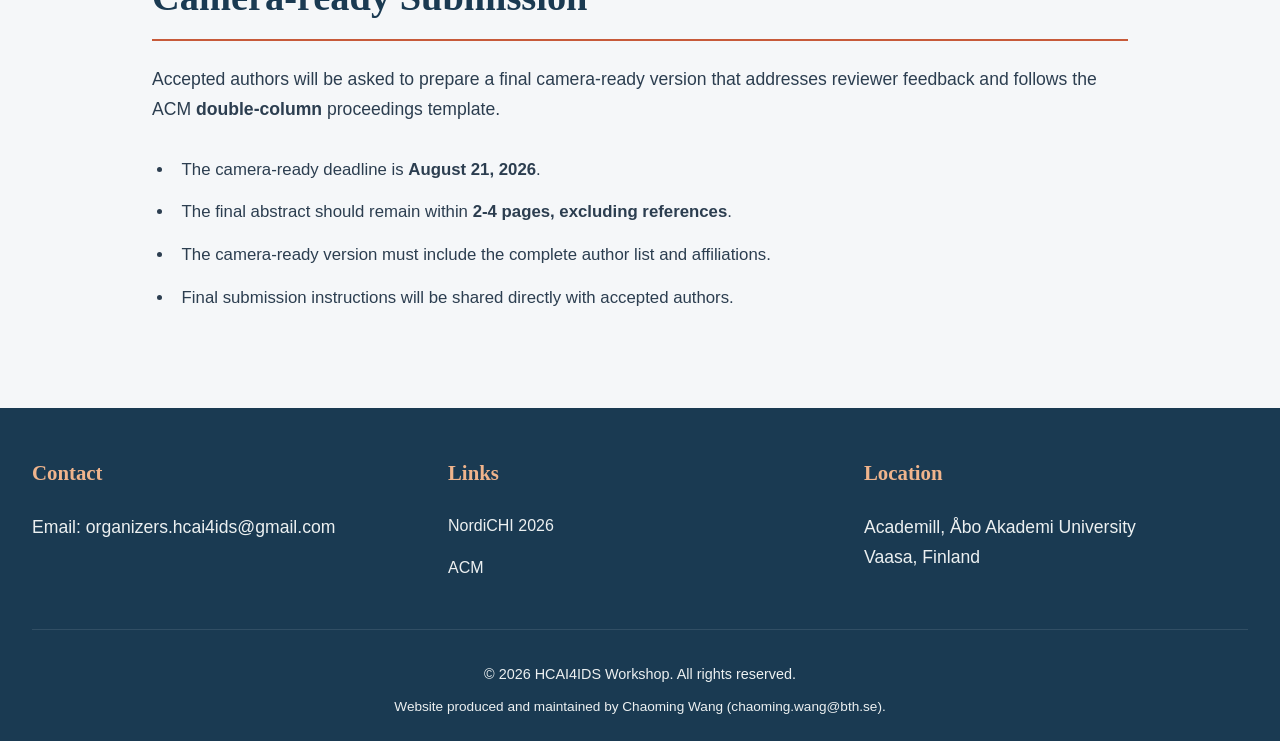
==== commit 10b58ae3: "modified:   call-for-participation.html 	modified:   index.html 	modified:   publications.html 	modi" ====
--- a/call-for-participation.html
+++ b/call-for-participation.html
@@ -5,7 +5,7 @@
     <meta name="viewport" content="width=device-width, initial-scale=1.0">
     <title>Call for Participation | HCAI4IDS Workshop</title>
     <meta name="description" content="Call for participation for the HCAI4IDS NordiCHI 2026 workshop">
-    <link rel="stylesheet" href="styles/main.css?v=20260604-hero-revert">
+    <link rel="stylesheet" href="styles/main.css?v=20260805-deadline-extension">
 </head>
 <body>
     <!-- Navigation -->
@@ -142,6 +142,6 @@
         </div>
     </footer>
 
-    <script src="scripts/load-content.js?v=20260604-layout-refine"></script>
+    <script src="scripts/load-content.js?v=20260805-deadline-extension"></script>
 </body>
 </html>
--- a/styles/main.css
+++ b/styles/main.css
@@ -667,7 +667,7 @@
 
 .date-row {
     display: grid;
-    grid-template-columns: 220px 175px minmax(280px, 1fr);
+    grid-template-columns: 220px minmax(220px, 300px) minmax(280px, 1fr);
     gap: var(--spacing-md);
     align-items: center;
     padding: 0.72rem 0;
@@ -681,6 +681,10 @@
 }
 
 .date-value {
+    display: flex;
+    flex-wrap: wrap;
+    gap: 0.35rem 0.55rem;
+    align-items: center;
     color: var(--secondary);
     font-weight: 800;
 }
@@ -688,6 +692,48 @@
 .date-row-primary .date-label,
 .date-row-primary .date-value {
     color: var(--accent);
+}
+
+.date-row-extended {
+    padding: 0.85rem 0;
+}
+
+.date-old {
+    color: #697780;
+    font-weight: 700;
+    text-decoration: line-through;
+    text-decoration-thickness: 2px;
+    text-decoration-color: var(--warning);
+}
+
+.date-current {
+    color: var(--secondary);
+}
+
+.date-value-extended .date-current {
+    padding: 0.16rem 0.45rem;
+    border-radius: 4px;
+    background-color: rgba(44, 90, 160, 0.08);
+}
+
+.date-row-primary .date-current {
+    color: var(--accent);
+}
+
+.date-row-primary .date-value-extended .date-current {
+    background-color: rgba(199, 90, 58, 0.1);
+}
+
+.date-badge {
+    padding: 0.12rem 0.42rem;
+    border-radius: 4px;
+    color: var(--primary-dark);
+    background-color: rgba(39, 174, 96, 0.16);
+    border: 1px solid rgba(39, 174, 96, 0.38);
+    font-size: 0.76rem;
+    font-weight: 800;
+    line-height: 1.25;
+    text-transform: uppercase;
 }
 
 .date-description {
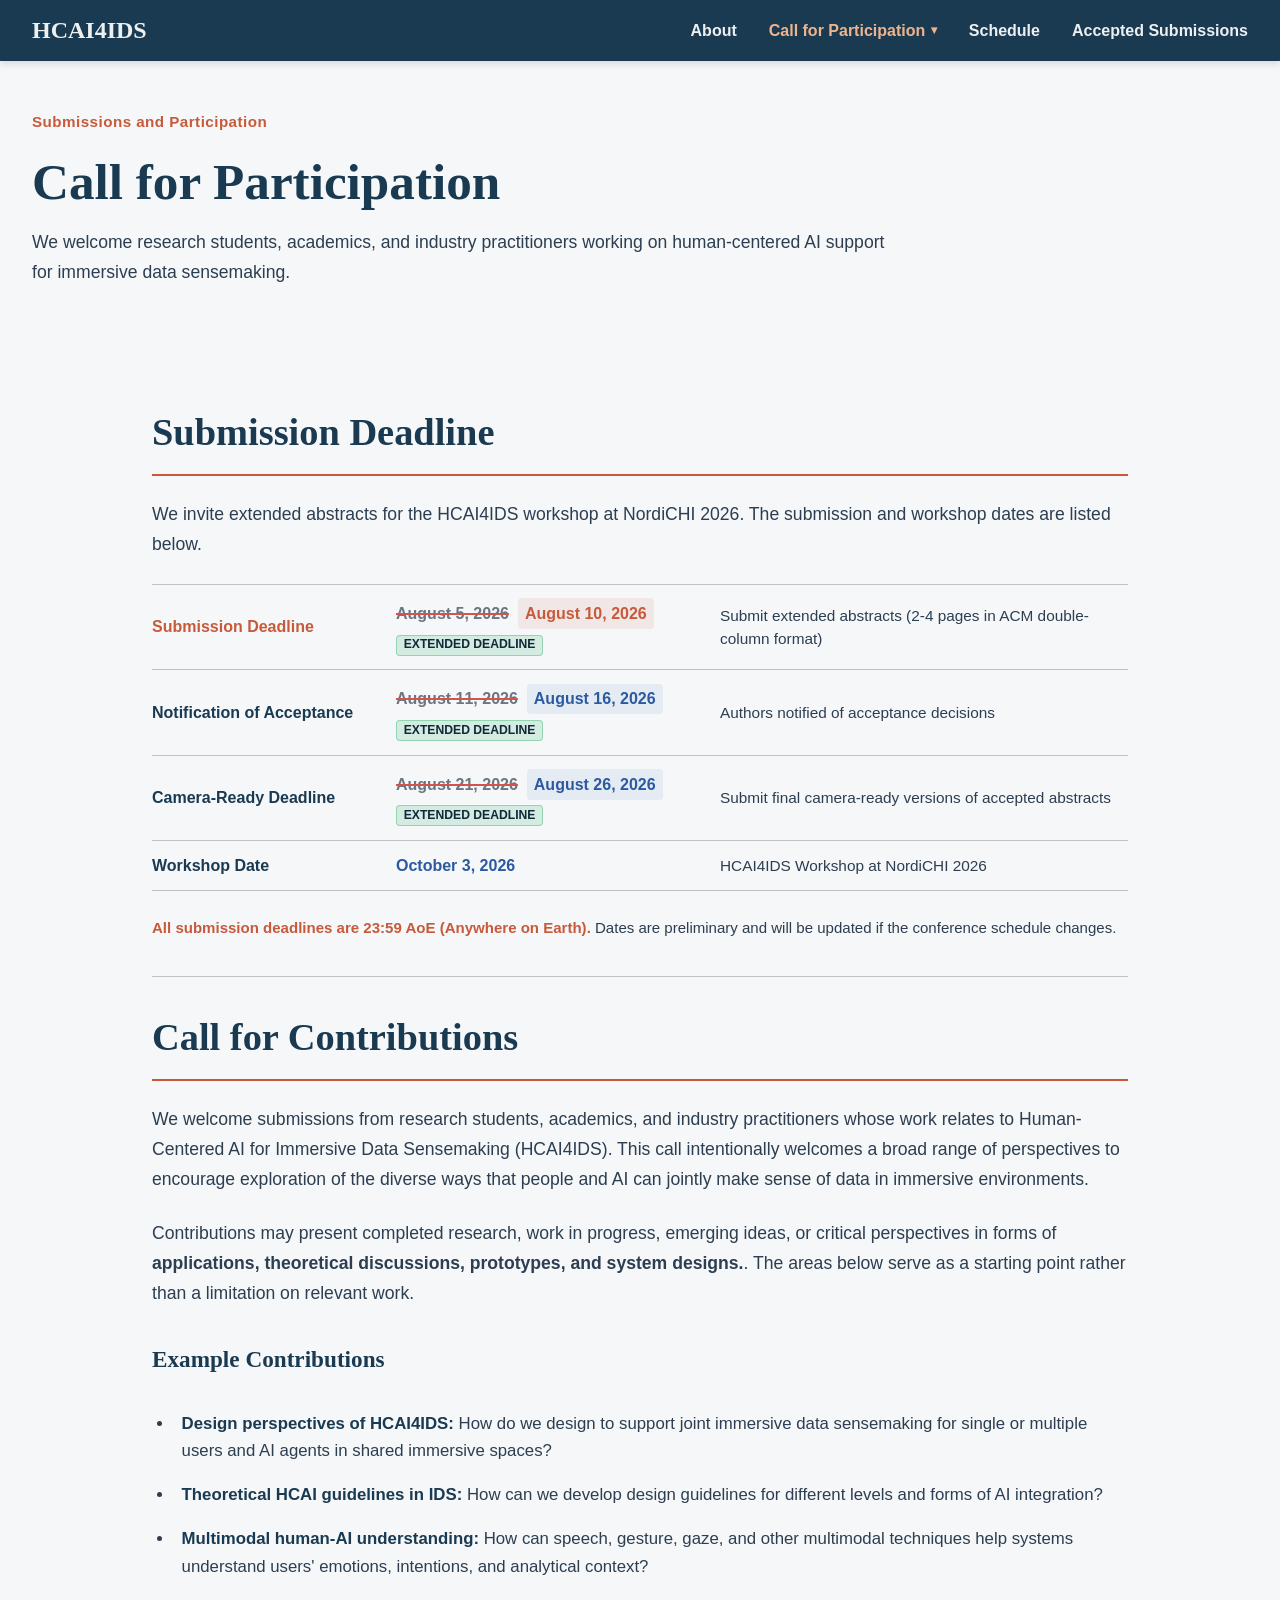
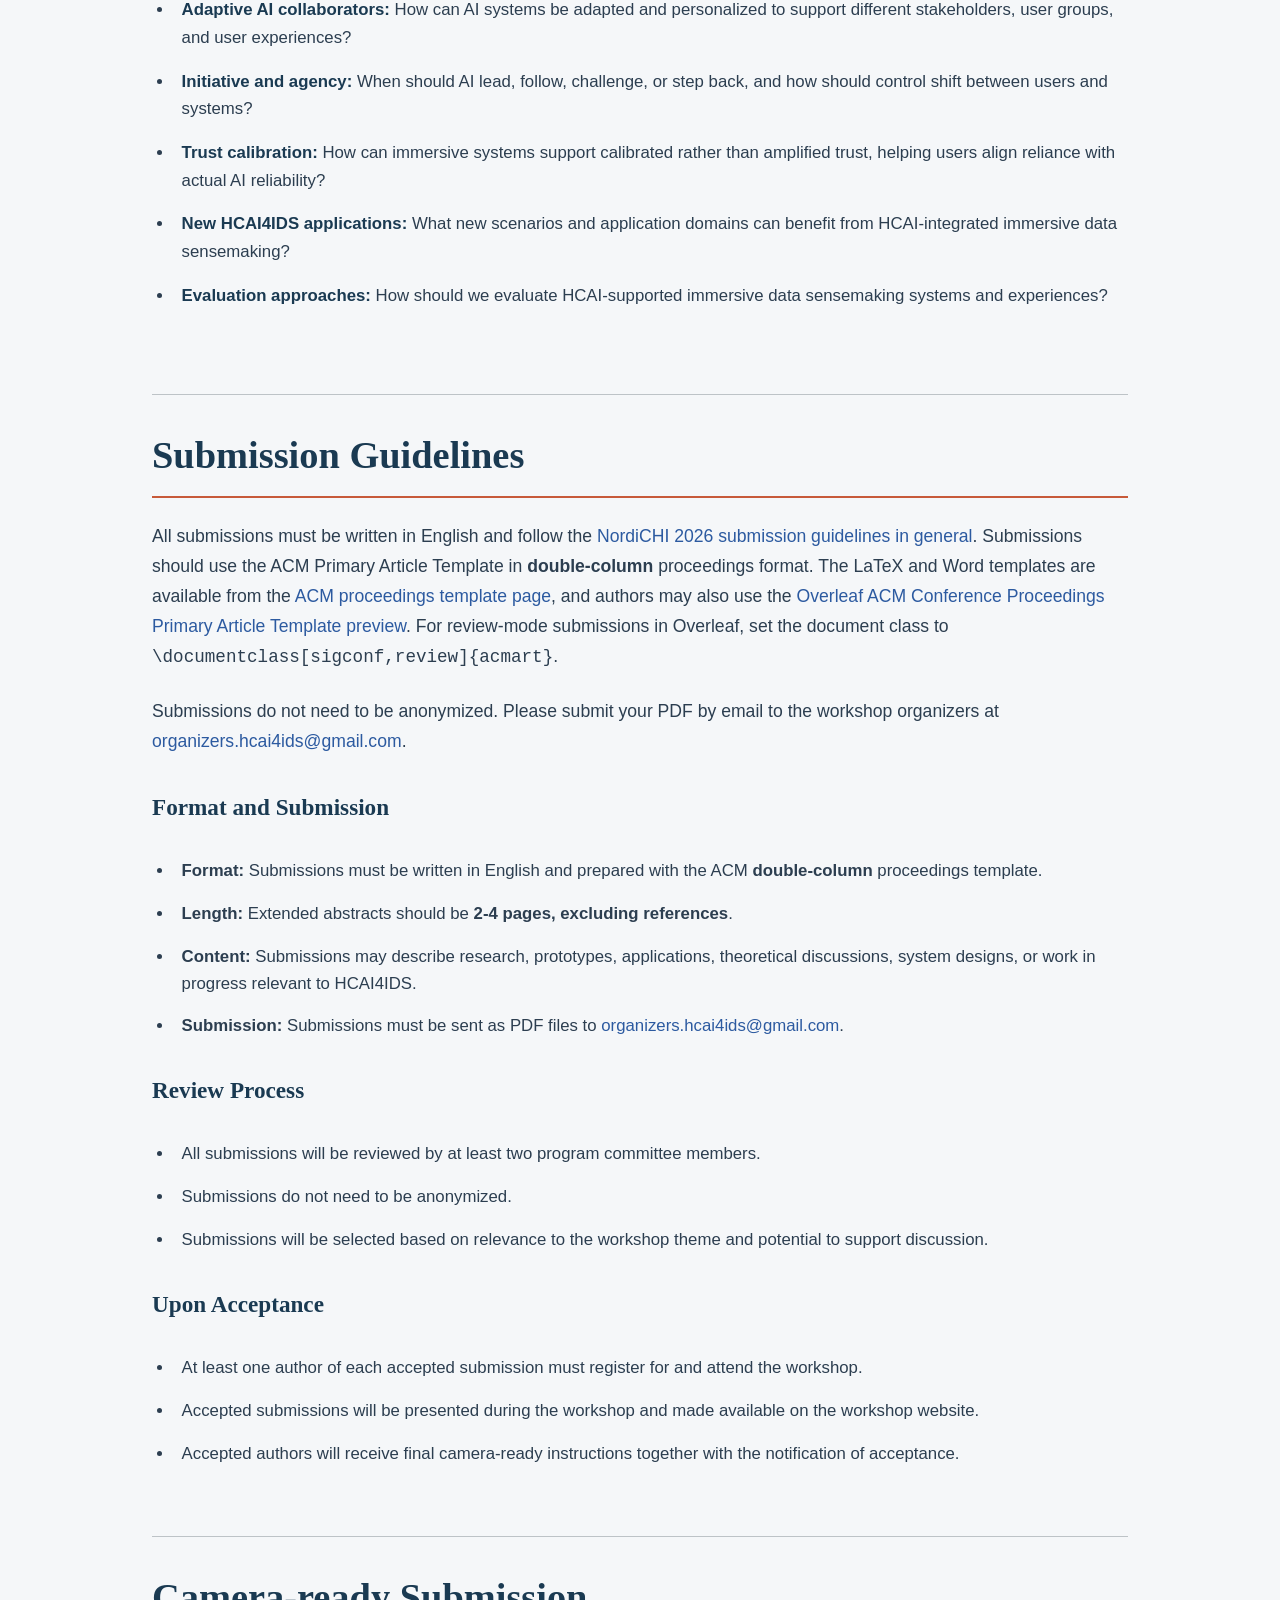
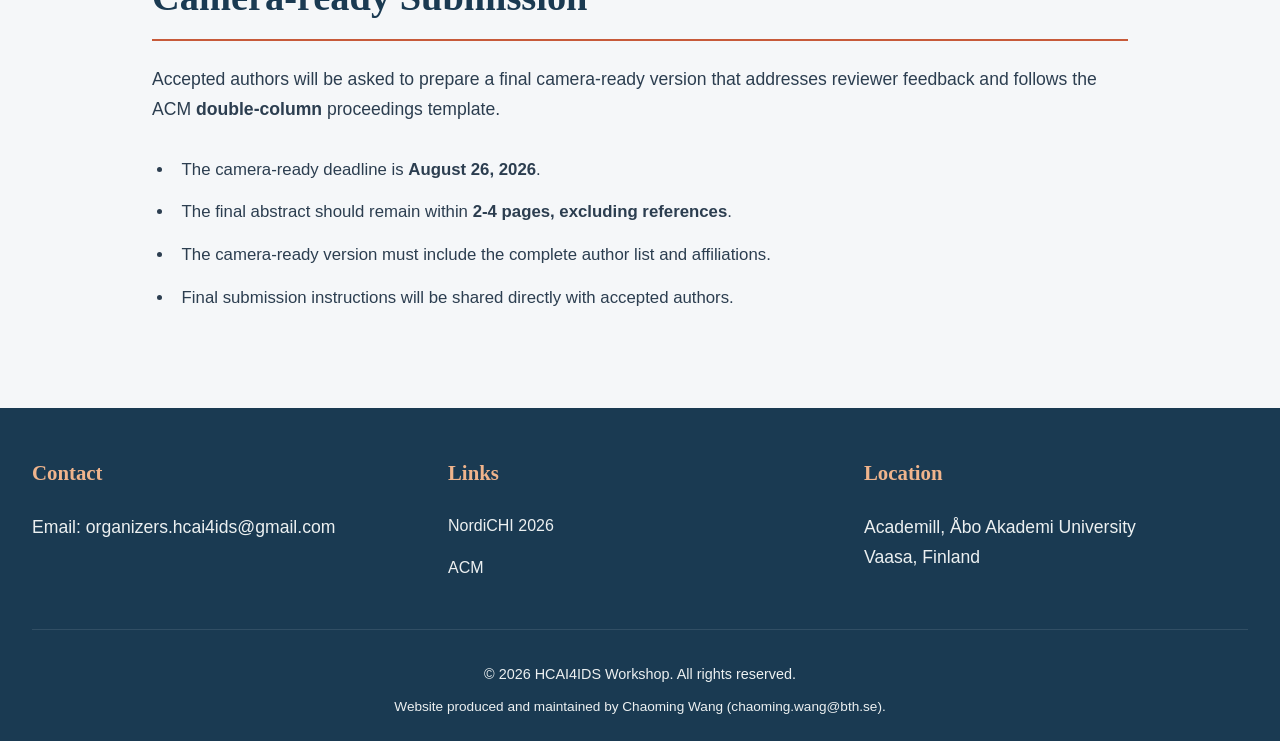
==== commit ef3511e3: "modified:   call-for-participation.html" ====
--- a/call-for-participation.html
+++ b/call-for-participation.html
@@ -107,7 +107,7 @@
                     <h2>Camera-ready Submission</h2>
                     <p>Accepted authors will be asked to prepare a final camera-ready version that addresses reviewer feedback and follows the ACM <strong>double-column</strong> proceedings template.</p>
                     <ul class="plain-info-list">
-                        <li>The camera-ready deadline is <strong>August 21, 2026</strong>.</li>
+                        <li>The camera-ready deadline is <strong>August 26, 2026</strong>.</li>
                         <li>The final abstract should remain within <strong>2-4 pages, excluding references</strong>.</li>
                         <li>The camera-ready version must include the complete author list and affiliations.</li>
                         <li>Final submission instructions will be shared directly with accepted authors.</li>
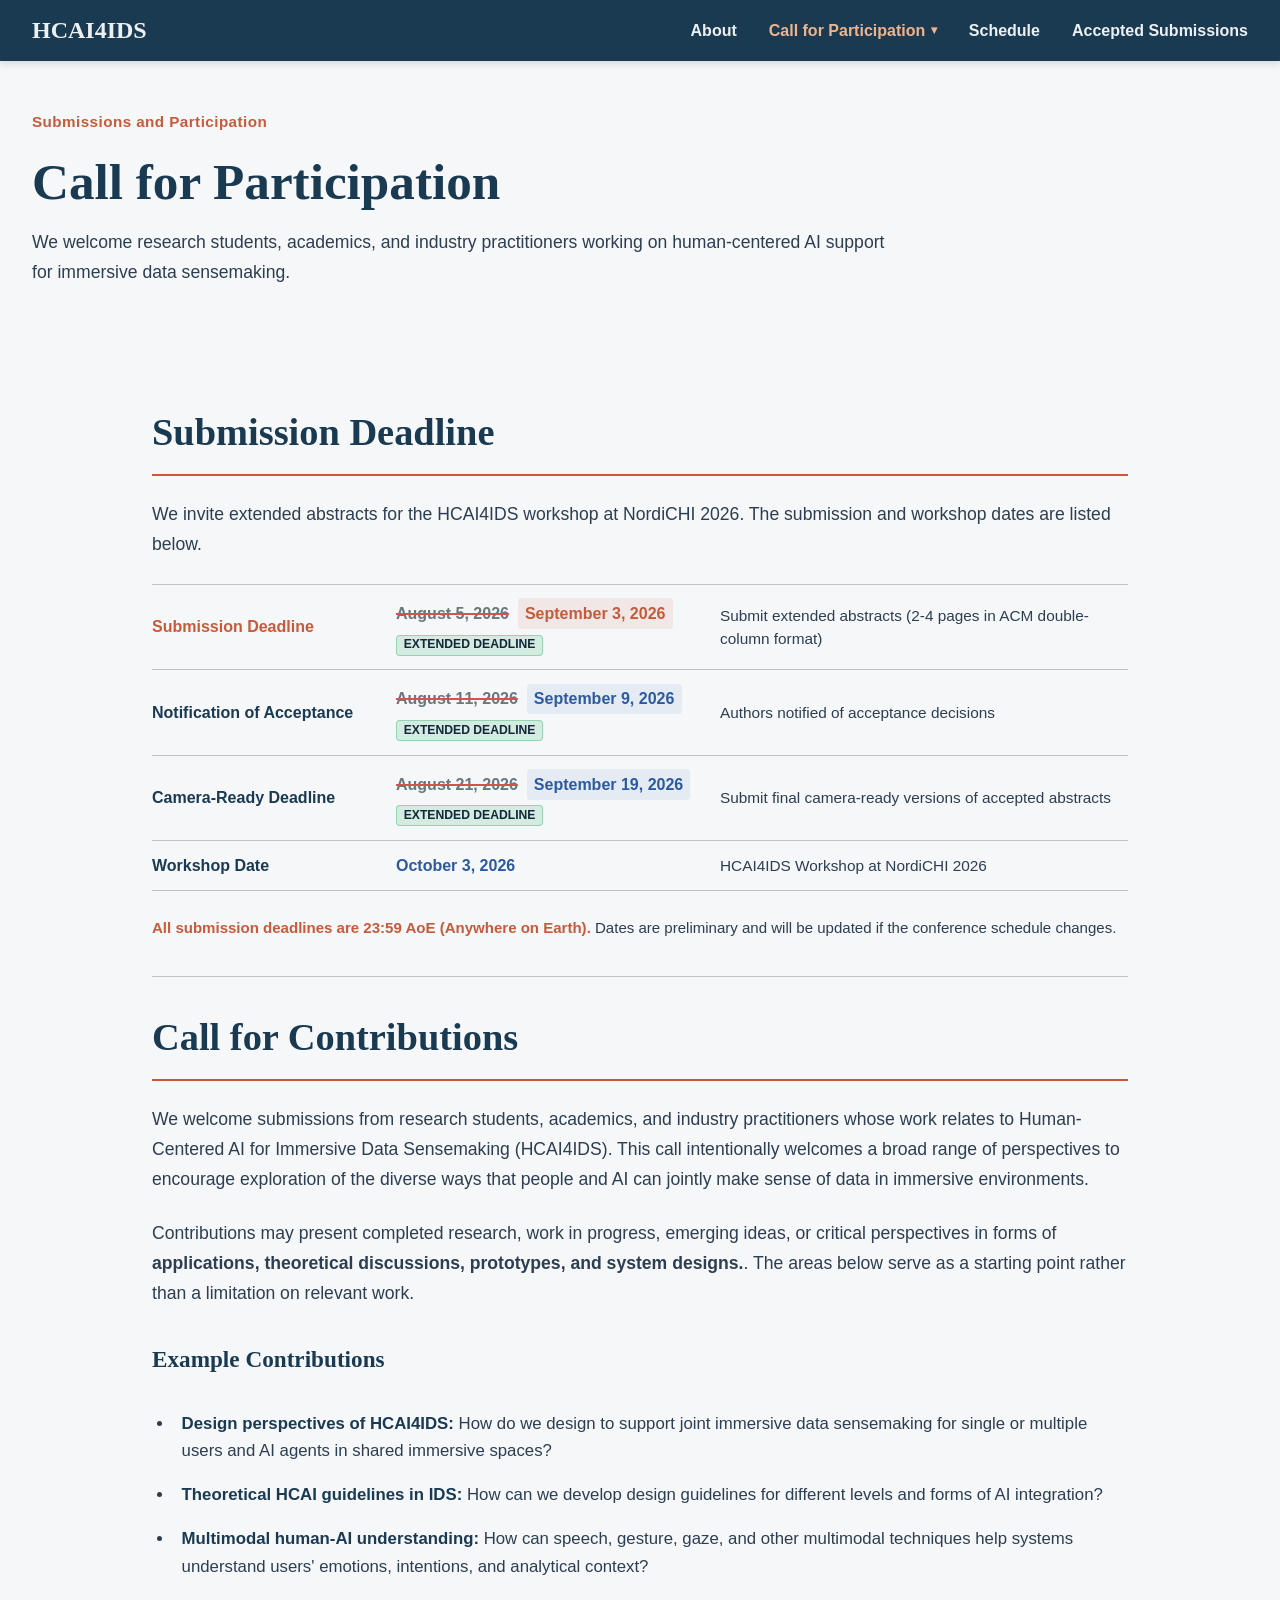
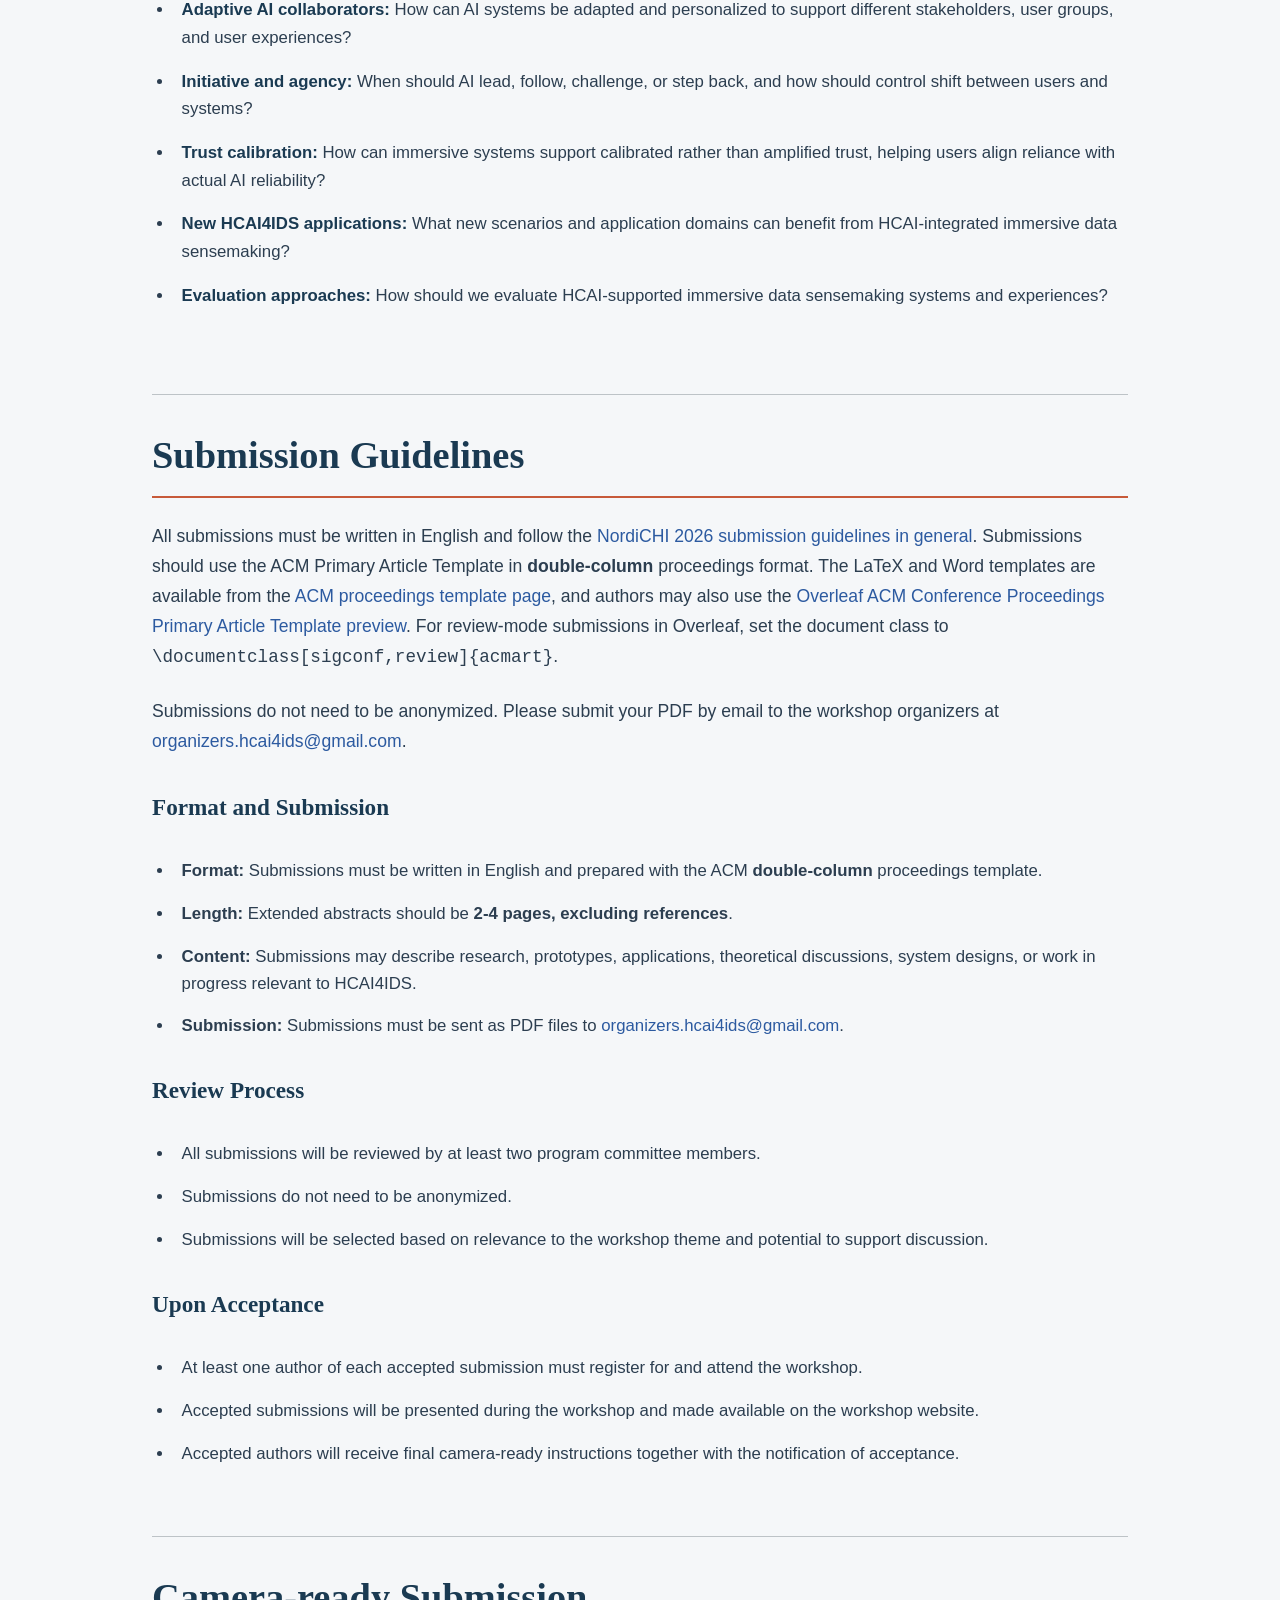
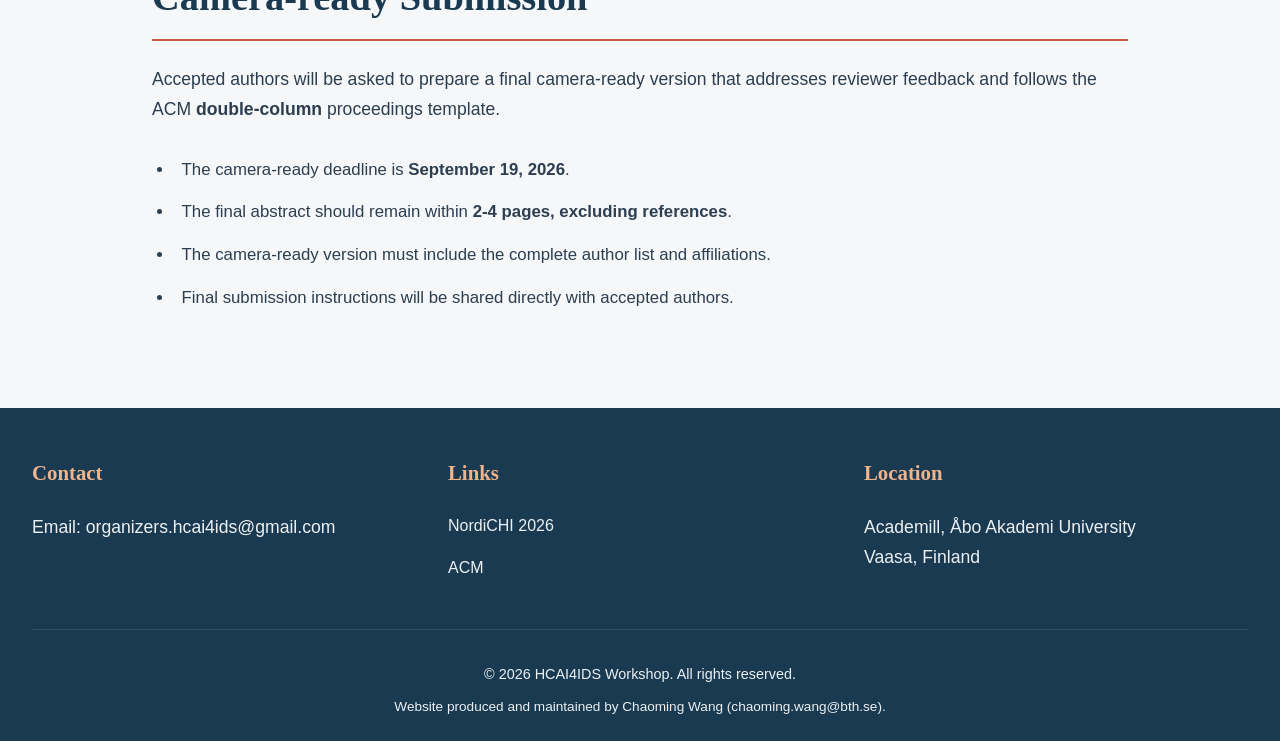
==== commit 58fe17e3: "modified:   call-for-participation.html 	modified:   data/key-dates.csv 	modified:   index.html 	mod" ====
--- a/call-for-participation.html
+++ b/call-for-participation.html
@@ -5,7 +5,7 @@
     <meta name="viewport" content="width=device-width, initial-scale=1.0">
     <title>Call for Participation | HCAI4IDS Workshop</title>
     <meta name="description" content="Call for participation for the HCAI4IDS NordiCHI 2026 workshop">
-    <link rel="stylesheet" href="styles/main.css?v=20260805-deadline-extension">
+    <link rel="stylesheet" href="styles/main.css?v=20260814-september-deadline">
 </head>
 <body>
     <!-- Navigation -->
@@ -107,7 +107,7 @@
                     <h2>Camera-ready Submission</h2>
                     <p>Accepted authors will be asked to prepare a final camera-ready version that addresses reviewer feedback and follows the ACM <strong>double-column</strong> proceedings template.</p>
                     <ul class="plain-info-list">
-                        <li>The camera-ready deadline is <strong>August 26, 2026</strong>.</li>
+                        <li>The camera-ready deadline is <strong>September 19, 2026</strong>.</li>
                         <li>The final abstract should remain within <strong>2-4 pages, excluding references</strong>.</li>
                         <li>The camera-ready version must include the complete author list and affiliations.</li>
                         <li>Final submission instructions will be shared directly with accepted authors.</li>
@@ -142,6 +142,6 @@
         </div>
     </footer>
 
-    <script src="scripts/load-content.js?v=20260805-deadline-extension"></script>
+    <script src="scripts/load-content.js?v=20260814-september-deadline"></script>
 </body>
 </html>
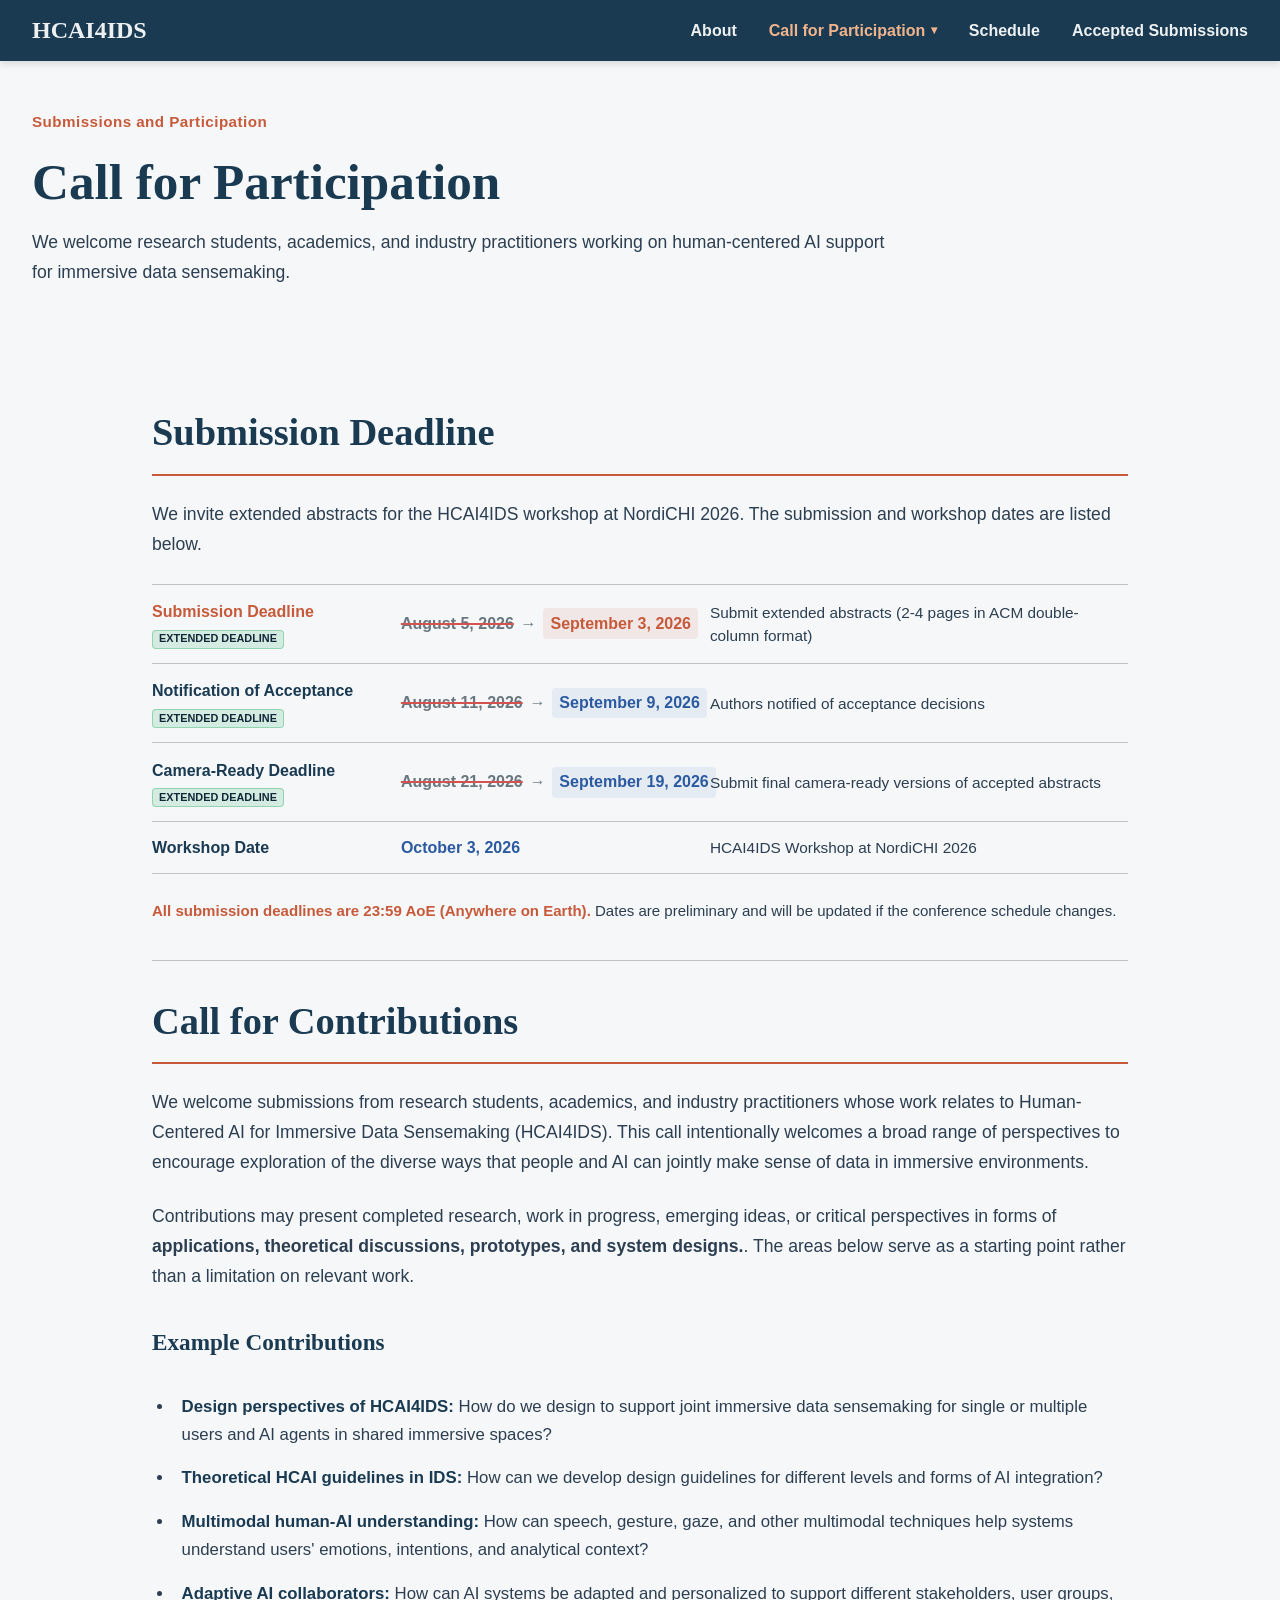
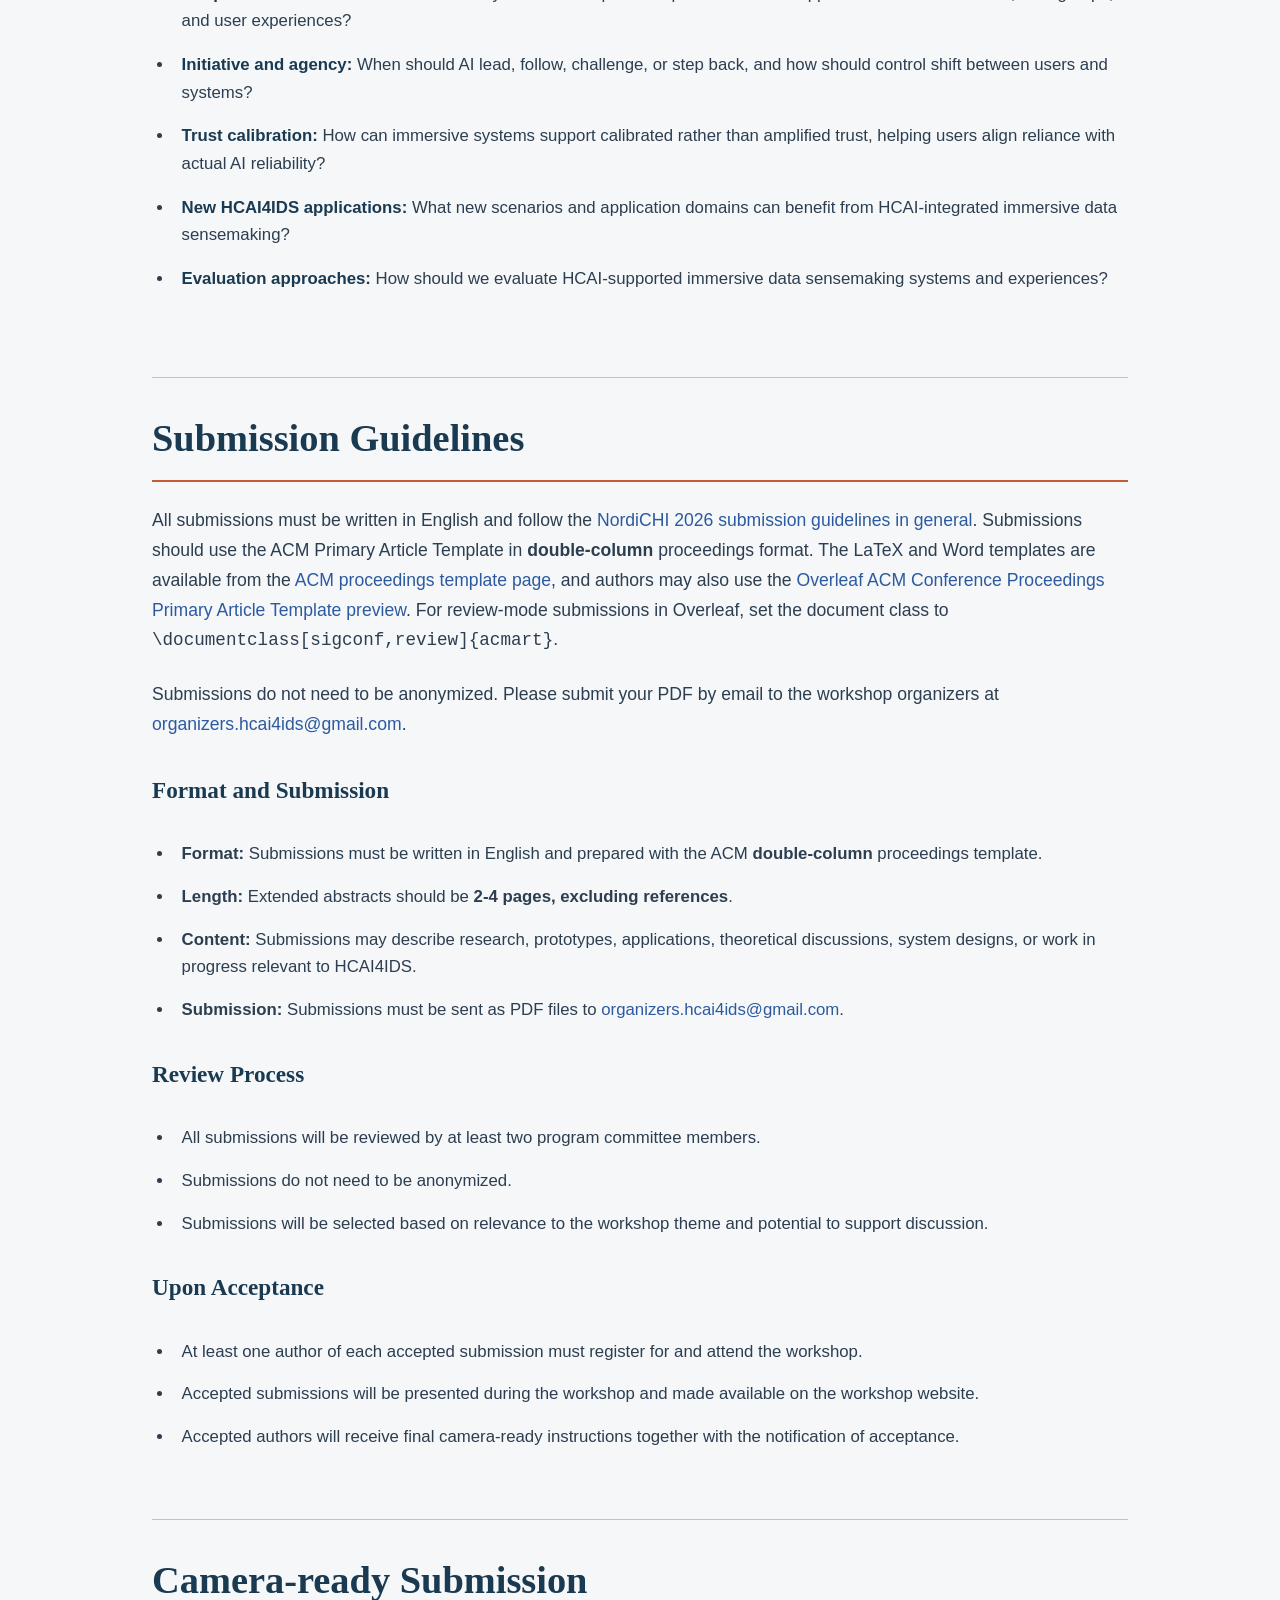
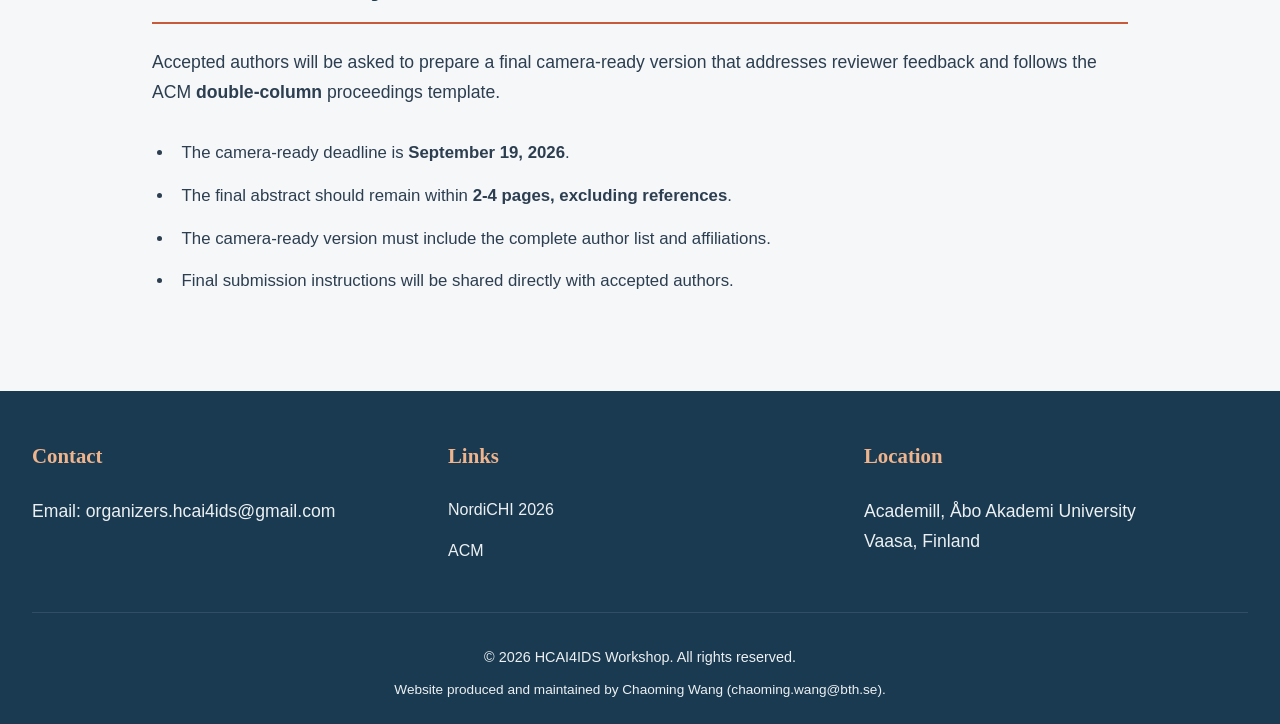
==== commit 30f5b115: "modified:   call-for-participation.html 	modified:   index.html 	modified:   publications.html 	modi" ====
--- a/call-for-participation.html
+++ b/call-for-participation.html
@@ -5,7 +5,7 @@
     <meta name="viewport" content="width=device-width, initial-scale=1.0">
     <title>Call for Participation | HCAI4IDS Workshop</title>
     <meta name="description" content="Call for participation for the HCAI4IDS NordiCHI 2026 workshop">
-    <link rel="stylesheet" href="styles/main.css?v=20260814-september-deadline">
+    <link rel="stylesheet" href="styles/main.css?v=20260814-date-layout">
 </head>
 <body>
     <!-- Navigation -->
@@ -142,6 +142,6 @@
         </div>
     </footer>
 
-    <script src="scripts/load-content.js?v=20260814-september-deadline"></script>
+    <script src="scripts/load-content.js?v=20260814-date-layout"></script>
 </body>
 </html>
--- a/styles/main.css
+++ b/styles/main.css
@@ -667,10 +667,10 @@
 
 .date-row {
     display: grid;
-    grid-template-columns: 220px minmax(220px, 300px) minmax(280px, 1fr);
+    grid-template-columns: minmax(220px, 0.78fr) minmax(285px, 0.92fr) minmax(280px, 1.45fr);
     gap: var(--spacing-md);
     align-items: center;
-    padding: 0.72rem 0;
+    padding: 0.78rem 0;
     border-bottom: 1px solid var(--border);
 }
 
@@ -680,13 +680,21 @@
     font-weight: 700;
 }
 
+.date-label-extended {
+    display: inline-flex;
+    flex-direction: column;
+    align-items: flex-start;
+    gap: 0.32rem;
+}
+
 .date-value {
     display: flex;
-    flex-wrap: wrap;
-    gap: 0.35rem 0.55rem;
+    flex-wrap: nowrap;
+    gap: 0.42rem;
     align-items: center;
     color: var(--secondary);
     font-weight: 800;
+    white-space: nowrap;
 }
 
 .date-row-primary .date-label,
@@ -695,7 +703,7 @@
 }
 
 .date-row-extended {
-    padding: 0.85rem 0;
+    padding: 0.9rem 0;
 }
 
 .date-old {
@@ -706,6 +714,11 @@
     text-decoration-color: var(--warning);
 }
 
+.date-arrow {
+    color: #697780;
+    font-weight: 700;
+}
+
 .date-current {
     color: var(--secondary);
 }
@@ -725,15 +738,16 @@
 }
 
 .date-badge {
-    padding: 0.12rem 0.42rem;
+    padding: 0.1rem 0.38rem;
     border-radius: 4px;
     color: var(--primary-dark);
     background-color: rgba(39, 174, 96, 0.16);
     border: 1px solid rgba(39, 174, 96, 0.38);
-    font-size: 0.76rem;
+    font-size: 0.68rem;
     font-weight: 800;
     line-height: 1.25;
     text-transform: uppercase;
+    white-space: nowrap;
 }
 
 .date-description {
@@ -1055,6 +1069,18 @@
     }
 }
 
+@media (max-width: 920px) {
+    .date-row {
+        grid-template-columns: 1fr;
+        gap: 0.35rem;
+        align-items: start;
+    }
+
+    .date-label-extended {
+        gap: 0.26rem;
+    }
+}
+
 @media (max-width: 768px) {
     .nav-menu {
         flex-wrap: wrap;
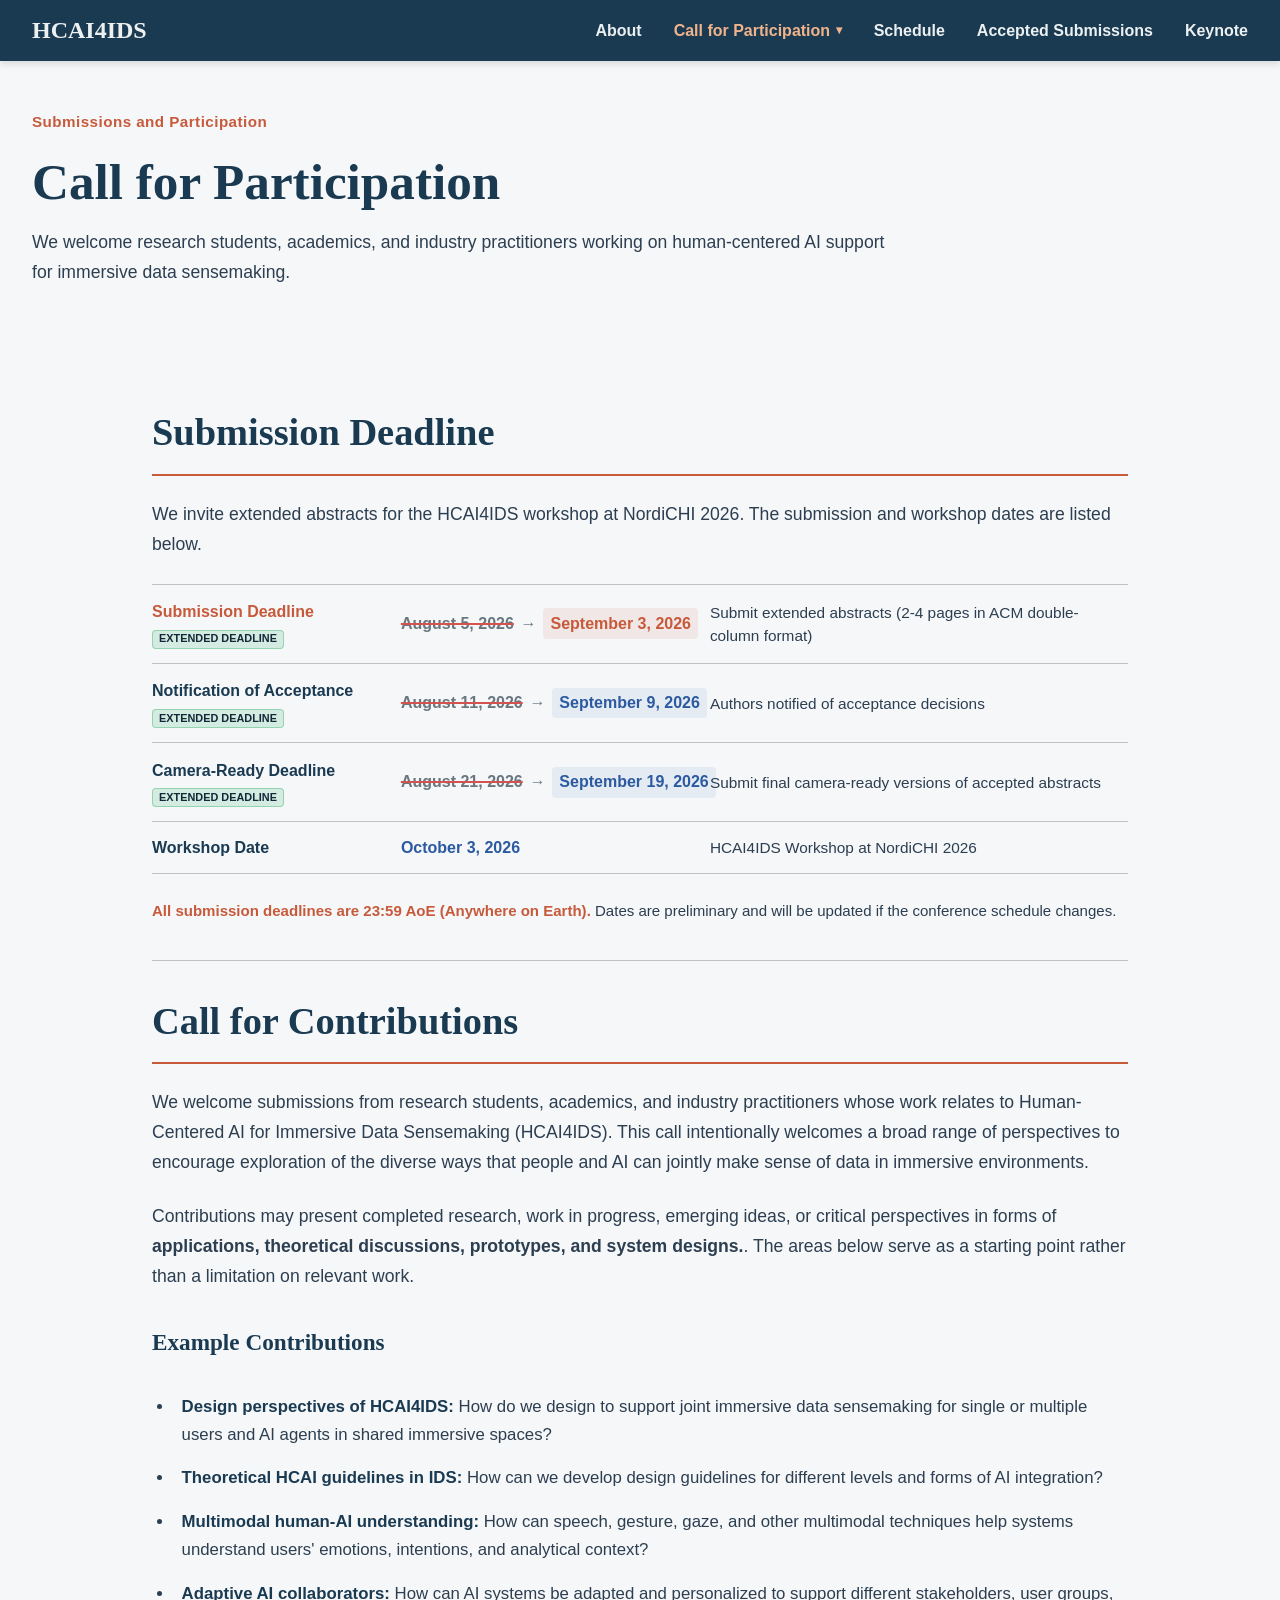
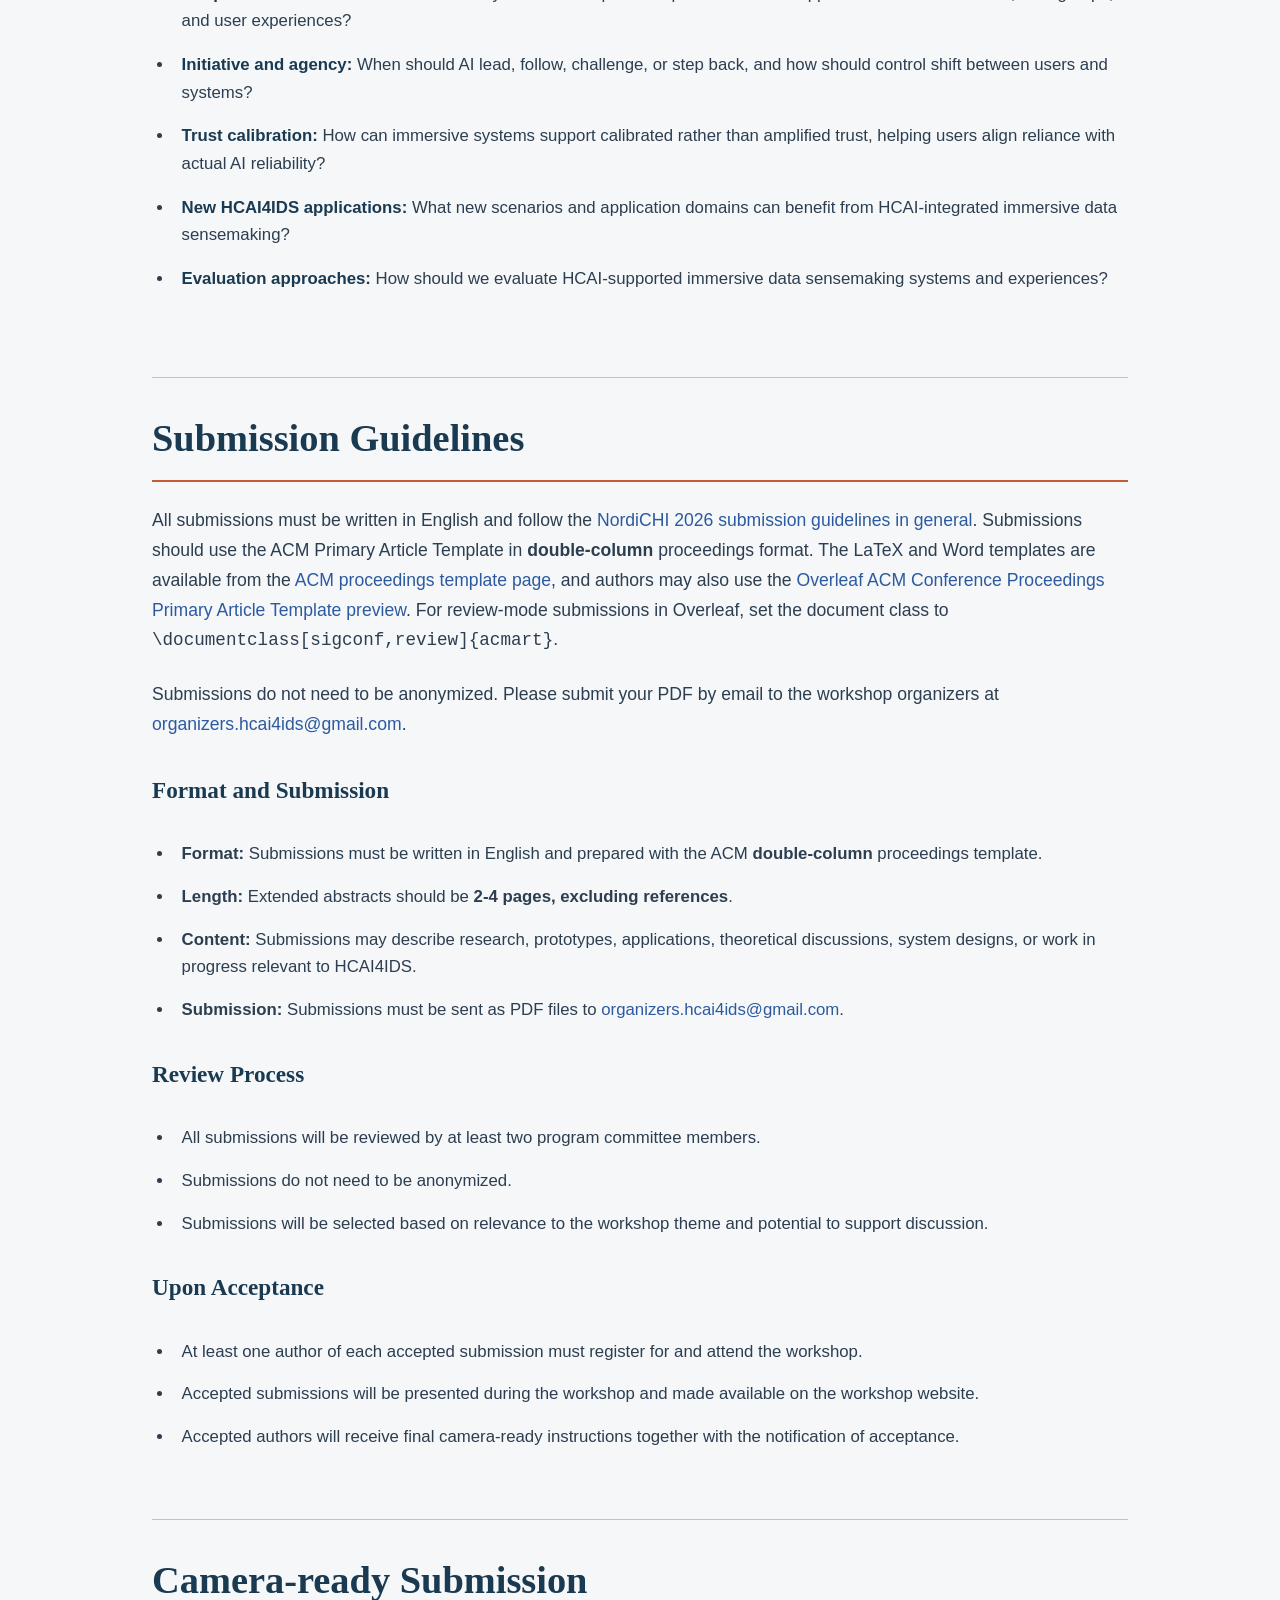
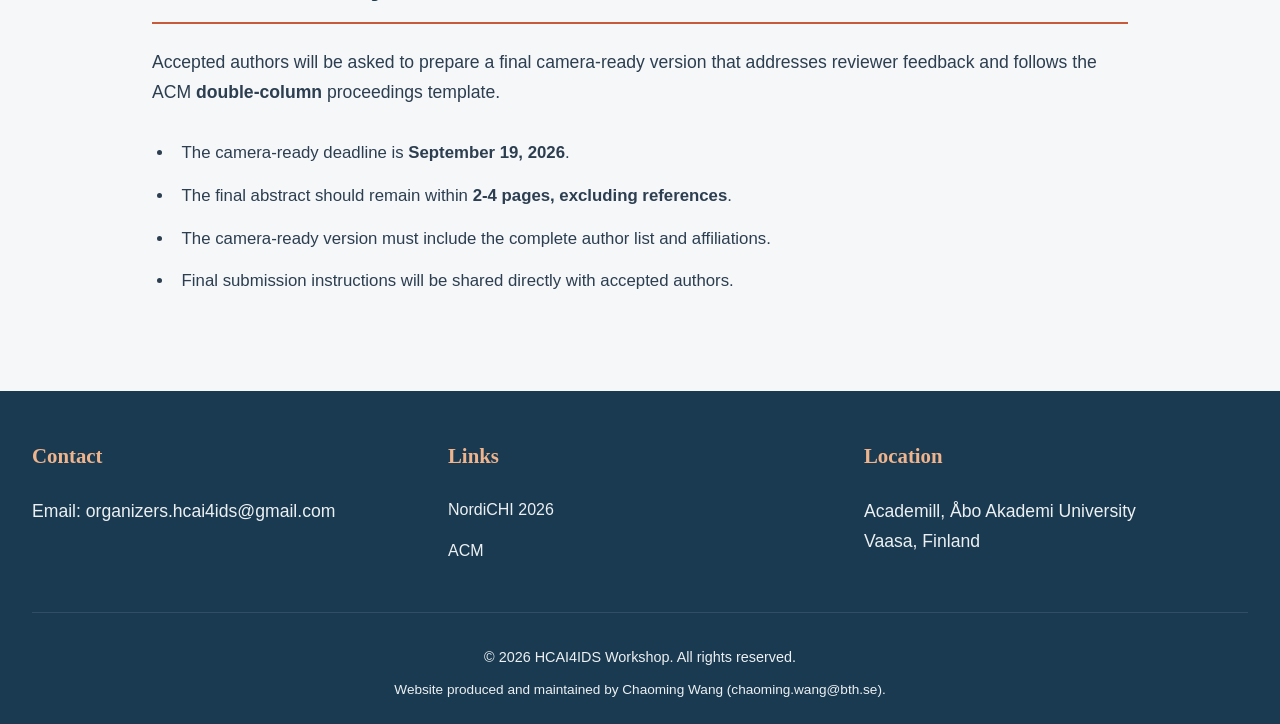
==== commit c8a83bbf: "modified:   call-for-participation.html 	modified:   data/schedule.csv 	new file:   images/mario-rom" ====
--- a/call-for-participation.html
+++ b/call-for-participation.html
@@ -28,6 +28,7 @@
                     </li>
                     <li><a href="schedule.html">Schedule</a></li>
                     <li><a href="publications.html">Accepted Submissions</a></li>
+                    <li><a href="keynote.html">Keynote</a></li>
                 </ul>
             </div>
         </div>
--- a/styles/main.css
+++ b/styles/main.css
@@ -364,6 +364,15 @@
     font-size: 1.16rem;
 }
 
+.proposal-inline-link {
+    color: var(--accent);
+    font-weight: 700;
+}
+
+.proposal-inline-link:hover {
+    color: var(--secondary);
+}
+
 .about-grid {
     display: grid;
     grid-template-columns: repeat(2, minmax(0, 1fr));
@@ -835,6 +844,7 @@
 
 .btn-primary:hover {
     background-color: var(--accent);
+    color: var(--text-light);
     transform: translateY(-2px);
     box-shadow: var(--shadow-md);
     text-decoration: none;
@@ -888,16 +898,77 @@
     min-height: 300px;
 }
 
-.accepted-status {
+.accepted-paper {
+    max-width: 900px;
+    padding: var(--spacing-lg);
+    background-color: var(--bg-white);
+    border-top: 3px solid var(--secondary);
+    border-radius: 8px;
+    box-shadow: var(--shadow-sm);
+}
+
+.accepted-paper + .accepted-paper {
+    margin-top: var(--spacing-lg);
+}
+
+.accepted-paper h2 {
+    max-width: 820px;
+    margin-bottom: var(--spacing-md);
+    padding: 0;
+    border: 0;
+    font-size: 1.75rem;
+    line-height: 1.35;
+}
+
+.accepted-paper-authors {
+    margin-bottom: var(--spacing-xs);
+    font-size: 1.08rem;
+    font-weight: 700;
+}
+
+.accepted-paper-affiliation {
+    margin-bottom: var(--spacing-lg);
+    color: #526577;
+    font-size: 1rem;
+}
+
+.accepted-note {
     max-width: 900px;
     margin: 0;
-    padding: var(--spacing-md) 0;
-    border-top: 2px solid var(--secondary);
-    border-bottom: 1px solid var(--border);
-}
-
-.accepted-status strong {
-    color: var(--primary);
+    color: #526577;
+    font-size: 1.08rem;
+    line-height: 1.55;
+}
+
+.author-email-link {
+    display: inline-flex;
+    align-items: center;
+    justify-content: center;
+    width: 1.45rem;
+    height: 1.45rem;
+    margin-left: 0.35rem;
+    border: 1px solid rgba(199, 90, 58, 0.45);
+    border-radius: 50%;
+    background: #fff7f3;
+    color: var(--accent);
+    font-size: 0.78rem;
+    line-height: 1;
+    text-decoration: none;
+    transform: translateY(-0.03rem);
+    vertical-align: middle;
+}
+
+.author-email-link:hover,
+.author-email-link:focus-visible {
+    border-color: var(--accent);
+    background: var(--accent);
+    color: var(--text-light);
+    text-decoration: none;
+}
+
+.author-email-link:focus-visible {
+    outline: 2px solid var(--secondary);
+    outline-offset: 2px;
 }
 
 /* Organizers Section */
@@ -1146,6 +1217,14 @@
         grid-column: auto;
     }
 
+    .accepted-paper {
+        padding: var(--spacing-md);
+    }
+
+    .accepted-paper h2 {
+        font-size: 1.45rem;
+    }
+
     .cta-buttons {
         flex-direction: column;
     }
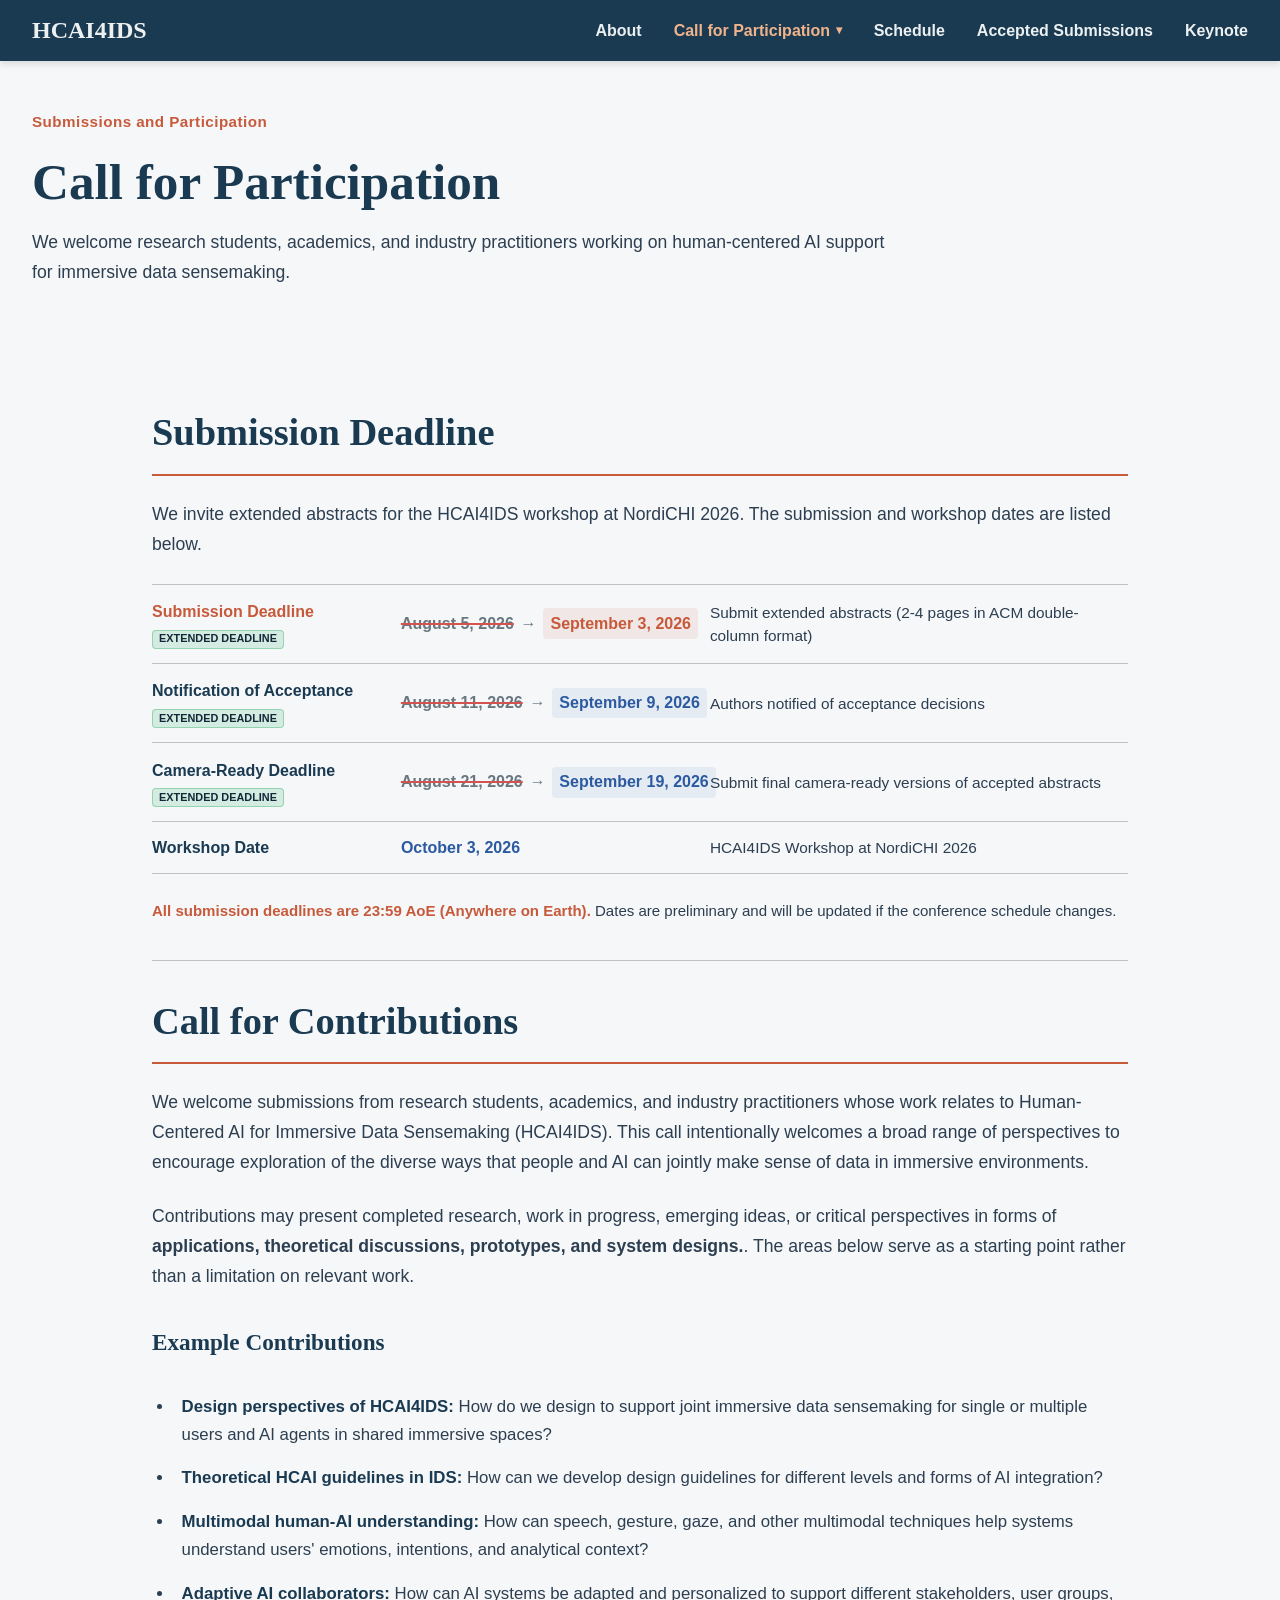
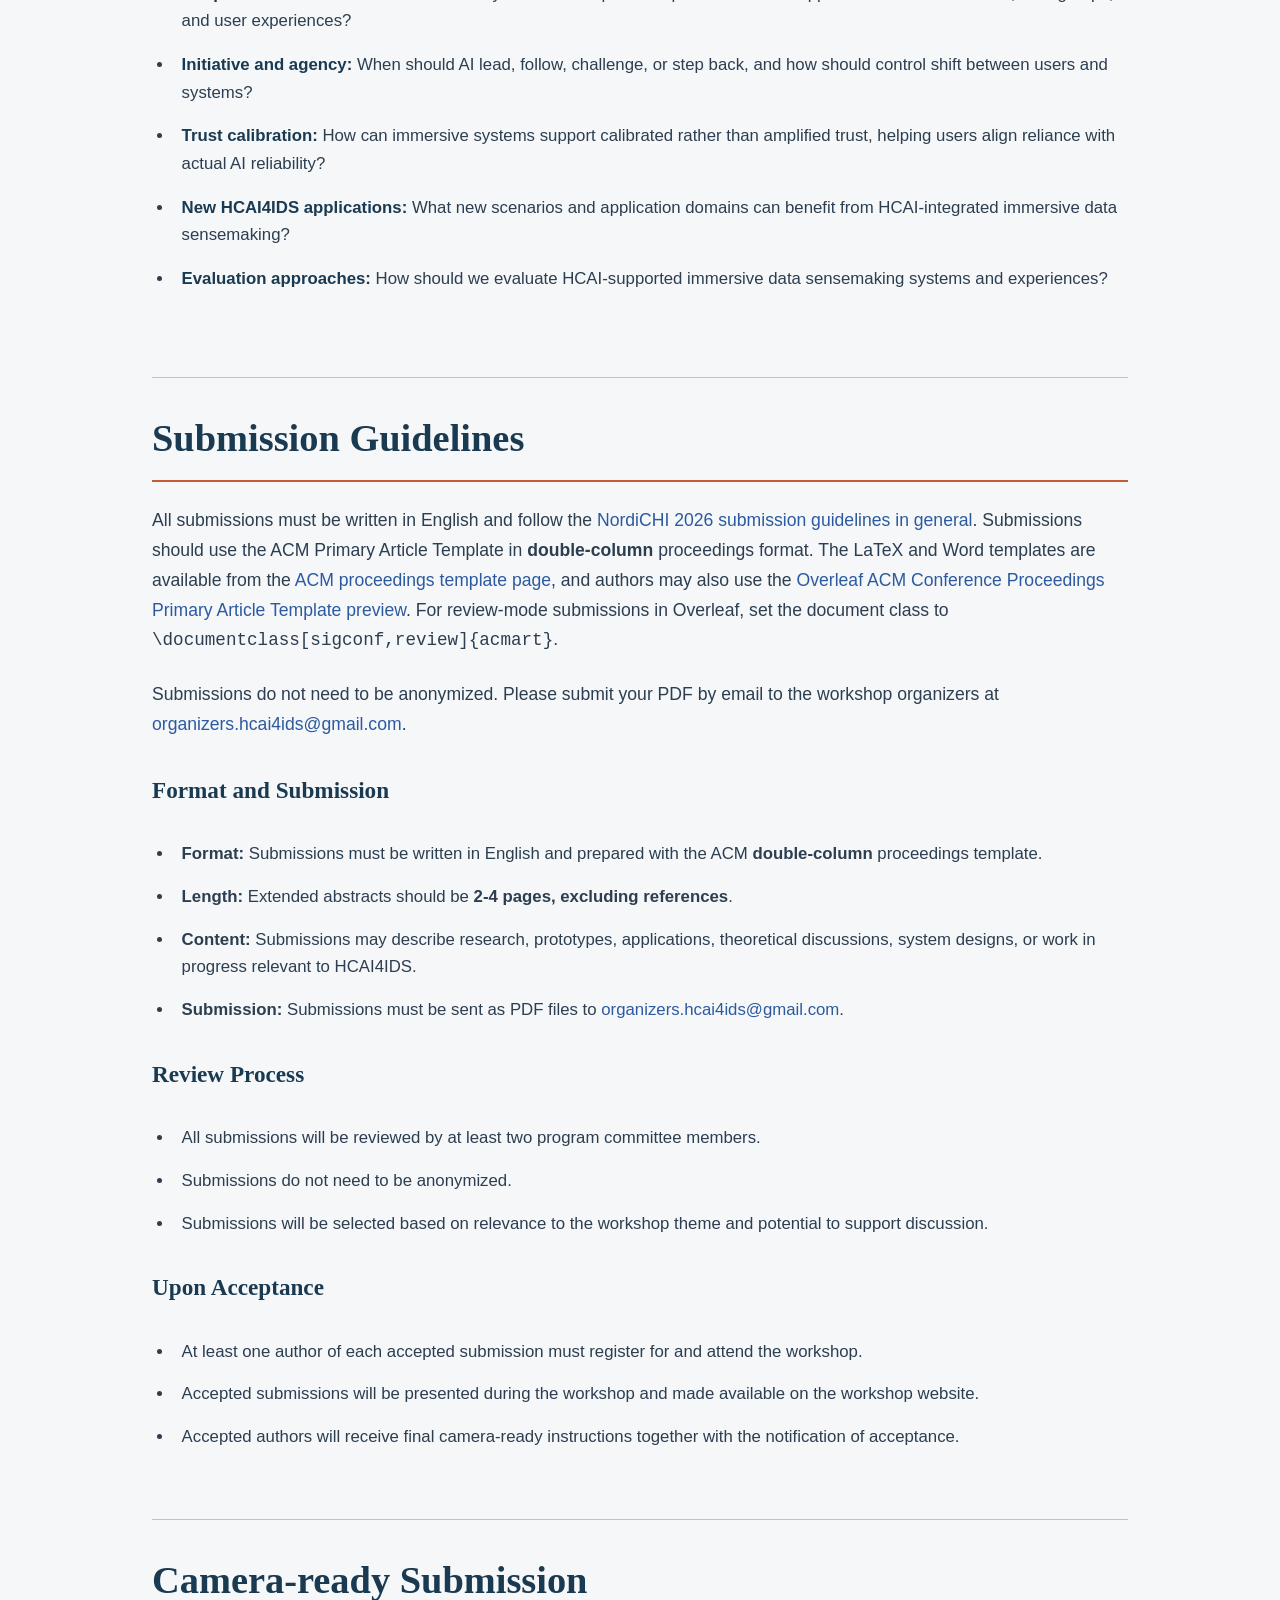
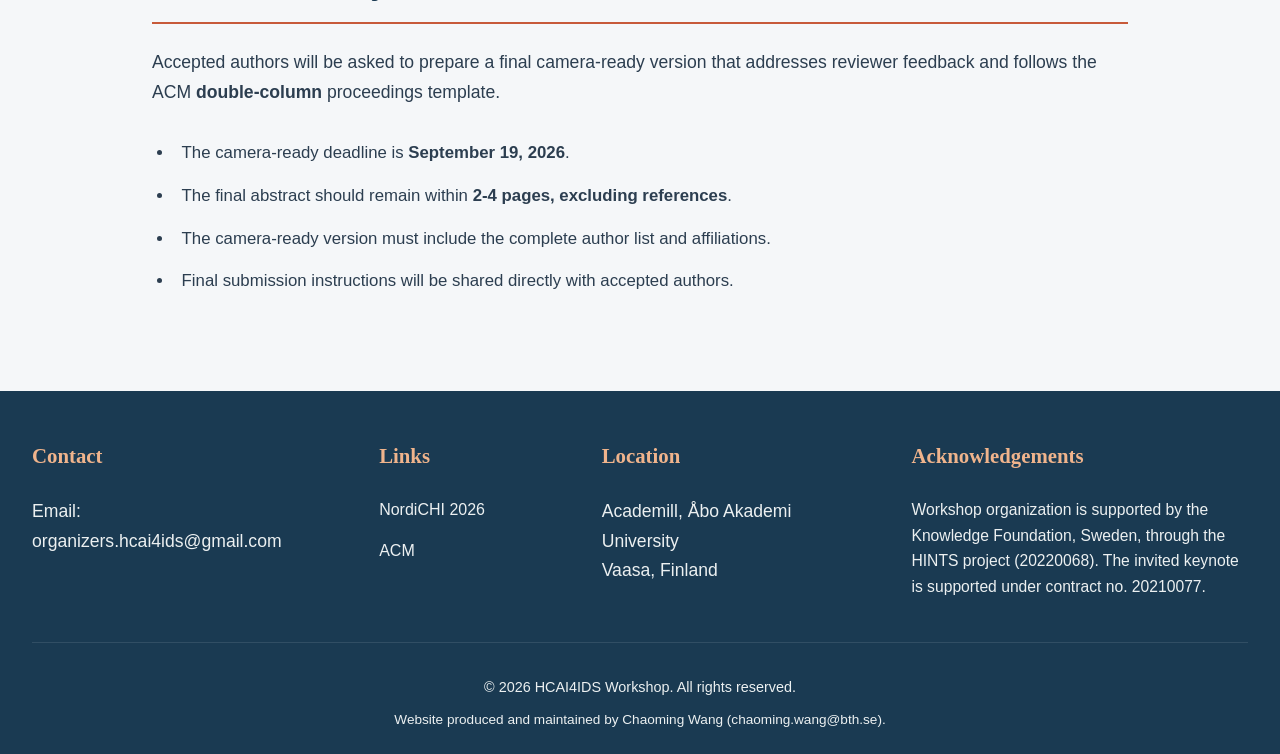
==== commit e1c2a20b: "modified:   call-for-participation.html 	modified:   data/schedule.csv 	modified:   index.html 	modi" ====
--- a/call-for-participation.html
+++ b/call-for-participation.html
@@ -5,7 +5,7 @@
     <meta name="viewport" content="width=device-width, initial-scale=1.0">
     <title>Call for Participation | HCAI4IDS Workshop</title>
     <meta name="description" content="Call for participation for the HCAI4IDS NordiCHI 2026 workshop">
-    <link rel="stylesheet" href="styles/main.css?v=20260814-date-layout">
+    <link rel="stylesheet" href="styles/main.css?v=20260924-footer-acknowledgements">
 </head>
 <body>
     <!-- Navigation -->
@@ -119,9 +119,9 @@
     </main>
 
     <!-- Footer -->
-    <footer class="footer">
+    <footer class="footer footer--four-column">
         <div class="container">
-            <div class="footer-content">
+            <div class="footer-content footer-content--four-columns">
                 <div class="footer-section">
                     <h4>Contact</h4>
                     <p>Email: <a href="mailto:organizers.hcai4ids@gmail.com">organizers.hcai4ids@gmail.com</a></p>
@@ -137,6 +137,10 @@
                     <h4>Location</h4>
                     <p>Academill, &Aring;bo Akademi University<br>Vaasa, Finland</p>
                 </div>
+                <div class="footer-section footer-section--acknowledgements">
+                    <h4>Acknowledgements</h4>
+                    <p>Workshop organization is supported by the Knowledge Foundation, Sweden, through the <a href="https://www.bth.se/forskningsmiljoer/hints-human-centered-intelligent-realities">HINTS project</a> (20220068). The invited keynote is supported under contract no. 20210077.</p>
+                </div>
             </div>
             <p class="copyright">&copy; 2026 HCAI4IDS Workshop. All rights reserved.</p>
             <p class="footer-maintainer">Website produced and maintained by Chaoming Wang (<a href="mailto:chaoming.wang@bth.se">chaoming.wang@bth.se</a>).</p>
--- a/styles/main.css
+++ b/styles/main.css
@@ -359,6 +359,136 @@
     max-width: 1080px;
 }
 
+.overview-grid {
+    display: grid;
+    grid-template-columns: minmax(0, 1fr) 444px;
+    align-items: start;
+    gap: 2.5rem;
+    width: calc(100% + 2rem);
+    margin-bottom: var(--spacing-lg);
+}
+
+.overview-copy h2 {
+    width: 100%;
+}
+
+.home-keynote-spotlight {
+    width: 100%;
+    padding-top: calc(4.87rem + 0.35rem);
+    transform: translateX(clamp(0rem, calc((100vw - 1440px) * 0.06), 2rem));
+}
+
+.home-keynote-section-label {
+    margin: 0 0 0.15rem;
+    color: var(--accent);
+    font-family: var(--font-heading);
+    font-size: 1.15rem;
+    font-weight: 700;
+    line-height: 1.3;
+    text-transform: uppercase;
+}
+
+.home-keynote-card {
+    display: grid;
+    grid-template-columns: 156px minmax(0, 1fr);
+    min-height: 228px;
+    overflow: hidden;
+    border: 1px solid #d6dce2;
+    border-left: 4px solid #7d4793;
+    border-radius: 8px;
+    background: var(--bg-white);
+    box-shadow: var(--shadow-sm);
+}
+
+.home-keynote-portrait {
+    display: flex;
+    flex-direction: column;
+    min-width: 0;
+    background: #ead39b;
+}
+
+.home-keynote-portrait img {
+    display: block;
+    width: 100%;
+    aspect-ratio: 1 / 1;
+    object-fit: cover;
+}
+
+.home-keynote-portrait p {
+    flex: 1;
+    margin: 0;
+    padding: 0.55rem 0.6rem;
+    color: #65563c;
+    font-size: 0.61rem;
+    line-height: 1.35;
+}
+
+.home-keynote-portrait a {
+    color: #5d3b19;
+    font-weight: 700;
+}
+
+.home-keynote-copy {
+    display: flex;
+    flex-direction: column;
+    min-width: 0;
+    padding: 0.85rem 0.95rem;
+}
+
+.home-keynote-label {
+    margin: 0 0 0.22rem;
+    color: #7d4793;
+    font-size: 0.68rem;
+    font-weight: 800;
+    letter-spacing: 0.09em;
+    line-height: 1.3;
+    text-transform: uppercase;
+}
+
+.home-keynote-copy h3 {
+    margin: 0 0 0.12rem;
+    color: var(--primary);
+    font-size: 1.2rem;
+    line-height: 1.2;
+}
+
+.home-keynote-role {
+    margin: 0 0 0.55rem;
+    color: #5b6e7d;
+    font-size: 0.72rem;
+    line-height: 1.35;
+}
+
+.home-keynote-title {
+    position: relative;
+    margin: 0 0 0.55rem;
+    padding-left: 1.05rem;
+    color: #394e5d;
+    font-family: var(--font-heading);
+    font-size: 0.86rem;
+    font-weight: 700;
+    line-height: 1.32;
+}
+
+.home-keynote-title::before {
+    position: absolute;
+    top: -0.12rem;
+    left: 0;
+    color: #7d4793;
+    content: "\201C";
+    font-family: Georgia, "Times New Roman", serif;
+    font-size: 1.55rem;
+    font-weight: 700;
+    line-height: 1;
+}
+
+.home-keynote-copy > a {
+    margin-top: auto;
+    color: var(--secondary);
+    font-size: 0.78rem;
+    font-weight: 750;
+}
+
 .about-lede {
     max-width: 1040px;
     font-size: 1.16rem;
@@ -1076,6 +1206,22 @@
     margin-bottom: var(--spacing-lg);
 }
 
+.footer--four-column .container {
+    max-width: 1700px;
+}
+
+.footer-content--four-columns {
+    grid-template-columns: 1.2fr 0.7fr 1.05fr 1.35fr;
+    column-gap: 3rem;
+}
+
+.footer-section--acknowledgements p {
+    max-width: 31rem;
+    margin-bottom: 0;
+    font-size: 0.98rem;
+    line-height: 1.65;
+}
+
 .footer-section h4 {
     color: var(--accent-light);
     margin-bottom: var(--spacing-md);
@@ -1129,6 +1275,24 @@
    =========================== */
 
 @media (max-width: 1100px) {
+    .footer-content--four-columns {
+        grid-template-columns: repeat(2, minmax(0, 1fr));
+    }
+
+    .overview-grid {
+        grid-template-columns: minmax(0, 1fr) 360px;
+        gap: var(--spacing-lg);
+        width: 100%;
+    }
+
+    .home-keynote-card {
+        grid-template-columns: 125px minmax(0, 1fr);
+    }
+
+    .home-keynote-spotlight {
+        transform: none;
+    }
+
     .organizers-grid {
         grid-template-columns: repeat(2, minmax(0, 1fr));
         max-width: 900px;
@@ -1153,6 +1317,22 @@
 }
 
 @media (max-width: 768px) {
+    .footer-content--four-columns {
+        grid-template-columns: 1fr;
+    }
+
+    .overview-grid {
+        grid-template-columns: 1fr;
+    }
+
+    .home-keynote-section-label {
+        margin-bottom: 0.35rem;
+    }
+
+    .home-keynote-spotlight {
+        padding-top: 0;
+    }
+
     .nav-menu {
         flex-wrap: wrap;
         justify-content: center;
